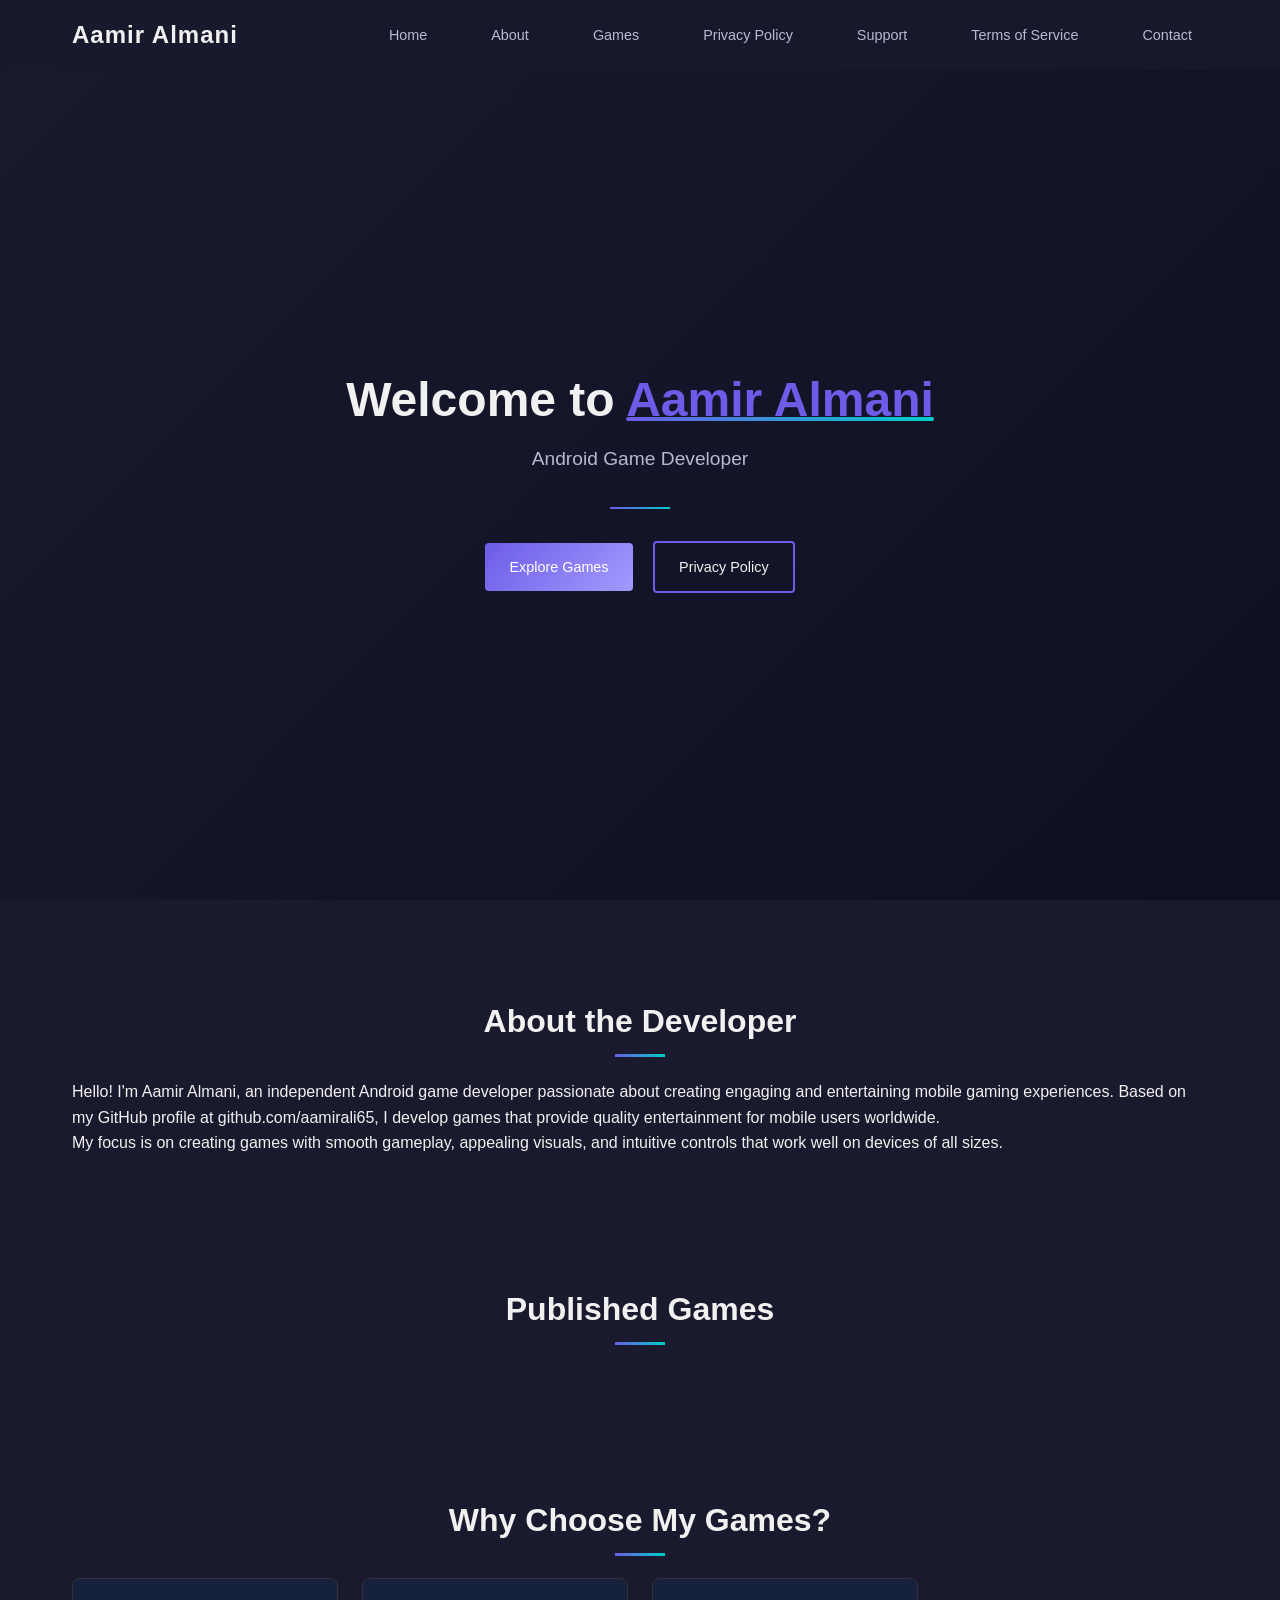
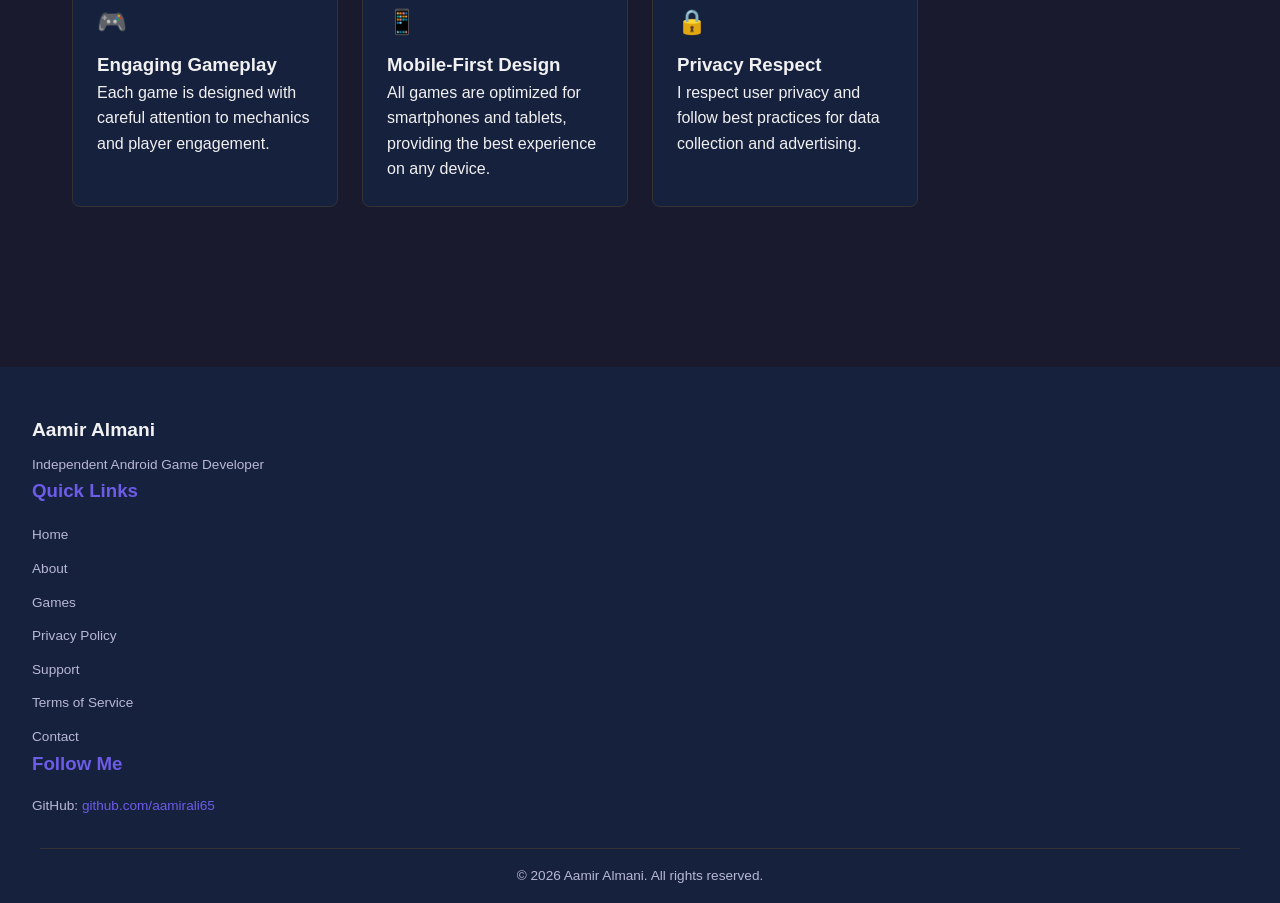
==== index.html @ ed79f445 "Initial commit: Game developer website with all pages, privacy policy, and AdMob configuration" ====
<!DOCTYPE html>
<html lang="en">
<head>
    <meta charset="UTF-8">
    <meta name="viewport" content="width=device-width, initial-scale=1.0">
    <title>Aamir Almani - Game Developer</title>
    <meta name="description" content="Game developer Aamir Almani - Privacy Policy and developer website">
    <meta name="viewport" content="width=device-width, initial-scale=1.0">
    <link rel="stylesheet" href="style.css">
</head>
<body>
    <header>
        <nav>
            <div class="logo">Aamir Almani</div>
            <ul class="nav-links">
                <li><a href="index.html">Home</a></li>
                <li><a href="about.html">About</a></li>
                <li><a href="games/">Games</a></li>
                <li><a href="privacy/">Privacy Policy</a></li>
                <li><a href="support/">Support</a></li>
                <li><a href="terms/">Terms of Service</a></li>
                <li><a href="contact.html">Contact</a></li>
            </ul>
        </nav>
    </header>

    <section class="hero">
        <div class="hero-content">
            <h1>Welcome to <span class="highlight">Aamir Almani</span></h1>
            <p class="subtitle">Android Game Developer</p>
            <div class="hero-divider"></div>
            <a href="games/" class="btn-primary">Explore Games</a>
            <a href="privacy/" class="btn-secondary">Privacy Policy</a>
        </div>
    </section>

    <main class="container">
        <section class="about-section">
            <h2>About the Developer</h2>
            <p>Hello! I'm Aamir Almani, an independent Android game developer passionate about creating engaging and entertaining mobile gaming experiences. Based on my GitHub profile at github.com/aamirali65, I develop games that provide quality entertainment for mobile users worldwide.</p>
            <p>My focus is on creating games with smooth gameplay, appealing visuals, and intuitive controls that work well on devices of all sizes.</p>
        </section>

        <section class="games-section">
            <h2>Published Games</h2>
            <div class="games-grid">
                <!-- Games will be populated here -->
            </div>
        </section>

        <section class="features-section">
            <h2>Why Choose My Games?</h2>
            <div class="features-grid">
                <div class="feature-item">
                    <span class="icon">🎮</span>
                    <h3>Engaging Gameplay</h3>
                    <p>Each game is designed with careful attention to mechanics and player engagement.</p>
                </div>
                <div class="feature-item">
                    <span class="icon">📱</span>
                    <h3>Mobile-First Design</h3>
                    <p>All games are optimized for smartphones and tablets, providing the best experience on any device.</p>
                </div>
                <div class="feature-item">
                    <span class="icon">🔒</span>
                    <h3>Privacy Respect</h3>
                    <p>I respect user privacy and follow best practices for data collection and advertising.</p>
                </div>
            </div>
        </section>
    </main>

    <footer>
        <div class.footer-content>
            <div class="footer-brand">
                <span>Aamir Almani</span>
                <p>Independent Android Game Developer</p>
            </div>
            <div class="footer-links">
                <h3>Quick Links</h3>
                <ul>
                    <li><a href="index.html">Home</a></li>
                    <li><a href="about.html">About</a></li>
                    <li><a href="games/">Games</a></li>
                    <li><a href="privacy/">Privacy Policy</a></li>
                    <li><a href="support/">Support</a></li>
                    <li><a href="terms/">Terms of Service</a></li>
                    <li><a href="contact.html">Contact</a></li>
                </ul>
            </div>
            <div class="footer-social">
                <h3>Follow Me</h3>
                <p>GitHub: <a href="https://github.com/aamirali65" target="_blank">github.com/aamirali65</a></p>
            </div>
            <div class="footer-bottom">
                <p>&copy; 2026 Aamir Almani. All rights reserved.</p>
            </div>
        </div>
    </footer>

    <script src="script.js"></script>
</body>
</html>
---- style.css ----
/*!
 * Aamir Almani - Game Developer Website
 * Modern, clean, responsive design - no frameworks, no dependencies
 */

/* CSS Variables */
:root {
    --primary-color: #6c5ce7;
    --secondary-color: #00cec9;
    --background-dark: #1a1a2e;
    --background-card: #16213e;
    --text-color: #f1f1f1;
    --text-muted: #b8b8d4;
    --border-color: #333;
    --transition-speed: 0.3s;
}

/* Reset */
* {
    box-sizing: border-box;
    margin: 0;
    padding: 0;
}

html {
    scroll-behavior: smooth;
}

body {
    font-family: 'Segoe UI', Tahoma, Geneva, Verdana, sans-serif;
    line-height: 1.6;
    color: var(--text-color);
    background-color: var(--background-dark);
}

/* Remove default list styles */
ul {
    list-style: none;
}

/* Links */
a {
    text-decoration: none;
    color: var(--primary-color);
    transition: var(--transition-speed);
}

a:hover {
    color: var(--secondary-color);
}

/* Header */
header {
    position: fixed;
    width: 100%;
    top: 0;
    z-index: 100;
    background: rgba(26, 26, 46, 0.8);
    backdrop-filter: blur(10px);
}

nav {
    max-width: 1200px;
    margin: 0 auto;
    padding: 1rem 2rem;
    display: flex;
    justify-content: space-between;
    align-items: center;
}

.logo {
    font-size: 1.5rem;
    font-weight: bold;
    color: var(--text-color);
    letter-spacing: 1px;
}

.nav-links {
    display: flex;
    gap: 2rem;
}

.nav-links a {
    color: var(--text-muted);
    font-size: 0.9rem;
    padding: 0.5rem 1rem;
    border-radius: 4px;
    transition: var(--transition-speed);
}

.nav-links a:hover {
    color: var(--primary-color);
    background-color: var(--background-card);
}

/* Hero Section */
.hero {
    min-height: 100vh;
    display: flex;
    align-items: center;
    justify-content: center;
    text-align: center;
    padding: 8rem 2rem 4rem;
    background: linear-gradient(135deg, var(--background-dark) 0%, #0f0f23 100%);
}

.hero-content h1 {
    font-size: 3rem;
    margin-bottom: 1rem;
    line-height: 1.2;
}

.hero-content h1 .highlight {
    color: var(--primary-color);
    position: relative;
}

.hero-content h1 .highlight::after {
    content: '';
    position: absolute;
    bottom: 0.1em;
    left: 0;
    width: 100%;
    height: 4px;
    background: linear-gradient(90deg, var(--primary-color), var(--secondary-color));
    border-radius: 2px;
}

.hero-content .subtitle {
    font-size: 1.2rem;
    color: var(--text-muted);
    margin-bottom: 2rem;
}

.hero-divider {
    width: 60px;
    height: 2px;
    background: linear-gradient(90deg, var(--primary-color), var(--secondary-color));
    margin: 2rem auto;
}

.btn-primary, .btn-secondary {
    display: inline-block;
    padding: 0.8rem 1.5rem;
    border-radius: 4px;
    font-size: 0.9rem;
    font-weight: 500;
    transition: var(--transition-speed);
    cursor: pointer;
}

.btn-primary {
    background: linear-gradient(135deg, var(--primary-color), #a29bfe);
    color: white;
    border: none;
}

.btn-primary:hover {
    transform: translateY(-2px);
    box-shadow: 0 5px 15px rgba(108, 92, 231, 0.4);
}

.btn-secondary {
    background: transparent;
    color: var(--text-color);
    border: 2px solid var(--primary-color);
    margin-left: 1rem;
}

.btn-secondary:hover {
    background: var(--primary-color);
    color: white;
}

/* Container */
.container {
    max-width: 1200px;
    margin: 0 auto;
    padding: 2rem;
}

/* Sections */
section {
    padding: 4rem 0;
}

section h2 {
    font-size: 2rem;
    margin-bottom: 2rem;
    color: var(--text-color);
    text-align: center;
    position: relative;
}

section h2::after {
    content: '';
    position: absolute;
    bottom: -10px;
    left: 50%;
    transform: translateX(-50%);
    width: 50px;
    height: 3px;
    background: linear-gradient(90deg, var(--primary-color), var(--secondary-color));
}

/* Games Grid */
.games-grid {
    display: grid;
    grid-template-columns: repeat(auto-fill, minmax(300px, 1fr));
    gap: 2rem;
    margin-top: 2rem;
}

.game-card {
    background: var(--background-card);
    border-radius: 8px;
    padding: 1.5rem;
    transition: var(--transition-speed);
    border: 1px solid var(--border-color);
}

.game-card:hover {
    transform: translateY(-5px);
    box-shadow: 0 10px 20px rgba(0, 0, 0, 0.3);
    border-color: var(--primary-color);
}

.game-card h3 {
    margin-bottom: 0.5rem;
    color: var(--primary-color);
}

.game-card p {
    color: var(--text-muted);
    font-size: 0.9rem;
    margin-bottom: 1rem;
}

.game-card .play-store {
    display: inline-block;
    margin-top: 0.5rem;
    color: var(--secondary-color);
    font-size: 0.8rem;
}

/* Features Grid */
.features-grid {
    display: grid;
    grid-template-columns: repeat(auto-fill, minmax(250px, 1fr));
    gap: 1.5rem;
    margin-top: 2rem;
}

.feature-item {
    padding: 1.5rem;
    background: var(--background-card);
    border-radius: 8px;
    border: 1px solid var(--border-color);
    transition: var(--transition-speed);
}

.feature-item:hover {
    border-color: var(--primary-color);
}

.feature-item .icon {
    font-size: 1.5rem;
    margin-bottom: 0.5rem;
    display: block;
}

/* About Section */
.about-image {
    text-align: center;
    margin: 2rem 0;
}

.about-image p {
    color: var(--secondary-color);
    font-size: 0.9rem;
    margin-top: 0.5rem;
}

/* Support Section */
.support-options {
    display: grid;
    grid-template-columns: repeat(auto-fill, minmax(280px, 1fr));
    gap: 2rem;
    margin-top: 2rem;
}

.support-option {
    padding: 1.5rem;
    background: var(--background-card);
    border-radius: 8px;
    border: 1px solid var(--border-color);
    transition: var(--transition-speed);
}

.support-option:hover {
    border-color: var(--primary-color);
}

.support-option h3 {
    margin-bottom: 1rem;
    color: var(--primary-color);
}

.support-option p {
    color: var(--text-muted);
    margin-bottom: 1rem;
    font-size: 0.9rem;
}

.contact-form .form-group {
    margin-bottom: 1rem;
}

.contact-form label {
    display: block;
    margin-bottom: 0.5rem;
    color: var(--text-color);
}

.contact-form input,
.contact-form textarea {
    width: 100%;
    padding: 0.8rem;
    background: var(--background-card);
    border: 1px solid var(--border-color);
    border-radius: 4px;
    color: var(--text-color);
    font-size: 0.9rem;
    resize: vertical;
}

.contact-form input:focus,
.contact-form textarea:focus {
    outline: none;
    border-color: var(--primary-color);
}

.contact-form button {
    width: 100%;
    padding: 0.8rem;
    background: linear-gradient(135deg, var(--primary-color), #a29bfe);
    color: white;
    border: none;
    border-radius: 4px;
    font-size: 0.9rem;
    cursor: pointer;
    margin-top: 0.5rem;
}

.contact-form button:hover {
    box-shadow: 0 5px 15px rgba(108, 92, 231, 0.4);
}

/* Game Detail Section */
.game-detail {
    display: grid;
    grid-template-columns: 1fr 1fr;
    gap: 3rem;
    align-items: center;
}

@media (max-width: 768px) {
    .game-detail {
        grid-template-columns: 1fr;
    }
}

.game-header h1 {
    font-size: 2.5rem;
    margin-bottom: 0.5rem;
}

.game-info {
    display: flex;
    flex-direction: column;
    gap: 1.5rem;
}

.game-description {
    flex: 1;
}

.game-description h3 {
    color: var(--primary-color);
    margin-bottom: 1rem;
}

.game-description ul {
    margin-bottom: 1rem;
    padding-left: 1.5rem;
}

.game-description li {
    margin-bottom: 0.5rem;
    color: var(--text-muted);
}

.play-store-link {
    margin-top: 1rem;
    text-align: center;
}

.play-button {
    display: inline-block;
    padding: 0.8rem 1.5rem;
    background: linear-gradient(135deg, var(--primary-color), #a29bfe);
    color: white;
    border-radius: 4px;
    font-weight: 500;
    transition: var(--transition-speed);
}

.play-button:hover {
    transform: translateY(-2px);
    box-shadow: 0 5px 15px rgba(108, 92, 231, 0.4);
}

.game-sidebar {
    display: flex;
    flex-direction: column;
    gap: 1rem;
}

.game-sidebar h3 {
    color: var(--primary-color);
    margin-bottom: 0.5rem;
}

.game-sidebar a {
    color: var(--secondary-color);
    font-size: 0.85rem;
    text-decoration: underline;
}

/* Footer */
footer {
    background: var(--background-card);
    padding: 3rem 2rem 1rem;
    margin-top: 4rem;
}

.footer-content {
    max-width: 1200px;
    margin: 0 auto;
    padding: 0 2rem;
    display: grid;
    grid-template-columns: 2fr 1fr 1fr 1fr;
    gap: 3rem;
}

@media (max-width: 768px) {
    .footer-content {
        grid-template-columns: 1fr;
        gap: 2rem;
    }
}

.footer-brand span {
    font-size: 1.2rem;
    font-weight: bold;
    display: block;
    margin-bottom: 0.5rem;
}

.footer-brand p {
    color: var(--text-muted);
    font-size: 0.85rem;
}

.footer-links h3,
.footer-social h3 {
    margin-bottom: 1rem;
    color: var(--primary-color);
}

.footer-links ul {
    display: flex;
    flex-direction: column;
    gap: 0.5rem;
}

.footer-links a {
    color: var(--text-muted);
    font-size: 0.85rem;
    transition: var(--transition-speed);
}

.footer-links a:hover {
    color: var(--primary-color);
}

.footer-social p {
    color: var(--text-muted);
    font-size: 0.85rem;
    margin-bottom: 1rem;
}

.footer-bottom {
    max-width: 1200px;
    margin: 2rem auto 0;
    padding-top: 1rem;
    border-top: 1px solid var(--border-color);
    text-align: center;
    color: var(--text-muted);
    font-size: 0.85rem;
}

/* Privacy Policy Specific */
.privacy-content {
    max-width: 1000px;
    margin: 0 auto;
    padding: 2rem;
    line-height: 1.8;
}

.privacy-content h1 {
    font-size: 2rem;
    margin-bottom: 1.5rem;
    color: var(--text-color);
    text-align: center;
}

.privacy-content h2 {
    font-size: 1.5rem;
    margin: 2rem 0 1rem;
    color: var(--primary-color);
    border-bottom: 1px solid var(--border-color);
    padding-bottom: 0.5rem;
}

.privacy-content h3 {
    font-size: 1.2rem;
    margin: 1.5rem 0 0.5rem;
    color: var(--text-color);
}

.privacy-content p {
    margin-bottom: 1rem;
    color: var(--text-muted);
}

.privacy-content ul {
    margin-bottom: 1rem;
    padding-left: 2rem;
}

.privacy-content li {
    margin-bottom: 0.5rem;
}

.privacy-content a {
    color: var(--primary-color);
    text-decoration: underline;
}

.privacy-content a:hover {
    color: var(--secondary-color);
}

/* Support Page Specific */
.faq-items {
    margin-top: 1rem;
}

.faq-item {
    margin-bottom: 1rem;
    padding-bottom: 1rem;
    border-bottom: 1px solid var(--border-color);
}

.faq-question {
    font-weight: 500;
    color: var(--primary-color);
    margin-bottom: 0.5rem;
    cursor: pointer;
}

.faq-question:hover {
    color: var(--secondary-color);
}

.faq-answer {
    color: var(--text-muted);
    font-size: 0.9rem;
}

/* Game Pages */
.game-page {
    background: var(--background-card);
    min-height: 100vh;
    display: flex;
    flex-direction: column;
    align-items: center;
    justify-content: center;
    padding: 2rem;
    text-align: center;
}

.game-page h1 {
    font-size: 3rem;
    margin-bottom: 1rem;
    background: linear-gradient(135deg, var(--primary-color), var(--secondary-color));
    -webkit-background-clip: text;
    -webkit-text-fill-color: transparent;
    background-clip: text;
}

/* app-ads.txt */
.app-ads-txt {
    max-width: 800px;
    margin: 2rem auto;
    padding: 1rem;
    background: var(--background-card);
    border: 1px solid var(--border-color);
    border-radius: 4px;
    text-align: left;
    font-family: monospace;
    white-space: pre-wrap;
    color: #fff;
}

/* Responsive */
@media (max-width: 768px) {
    .nav-links {
        display: none;
    }
    
    .hero-content h1 {
        font-size: 2rem;
    }
    
    .games-grid {
        grid-template-columns: 1fr;
    }
    
    .features-grid {
        grid-template-columns: 1fr;
    }
    
    .game-detail {
        grid-template-columns: 1fr;
    }
    
    .footer-content {
        grid-template-columns: 1fr;
    }
    
    .privacy-content {
        padding: 1rem;
    }
}
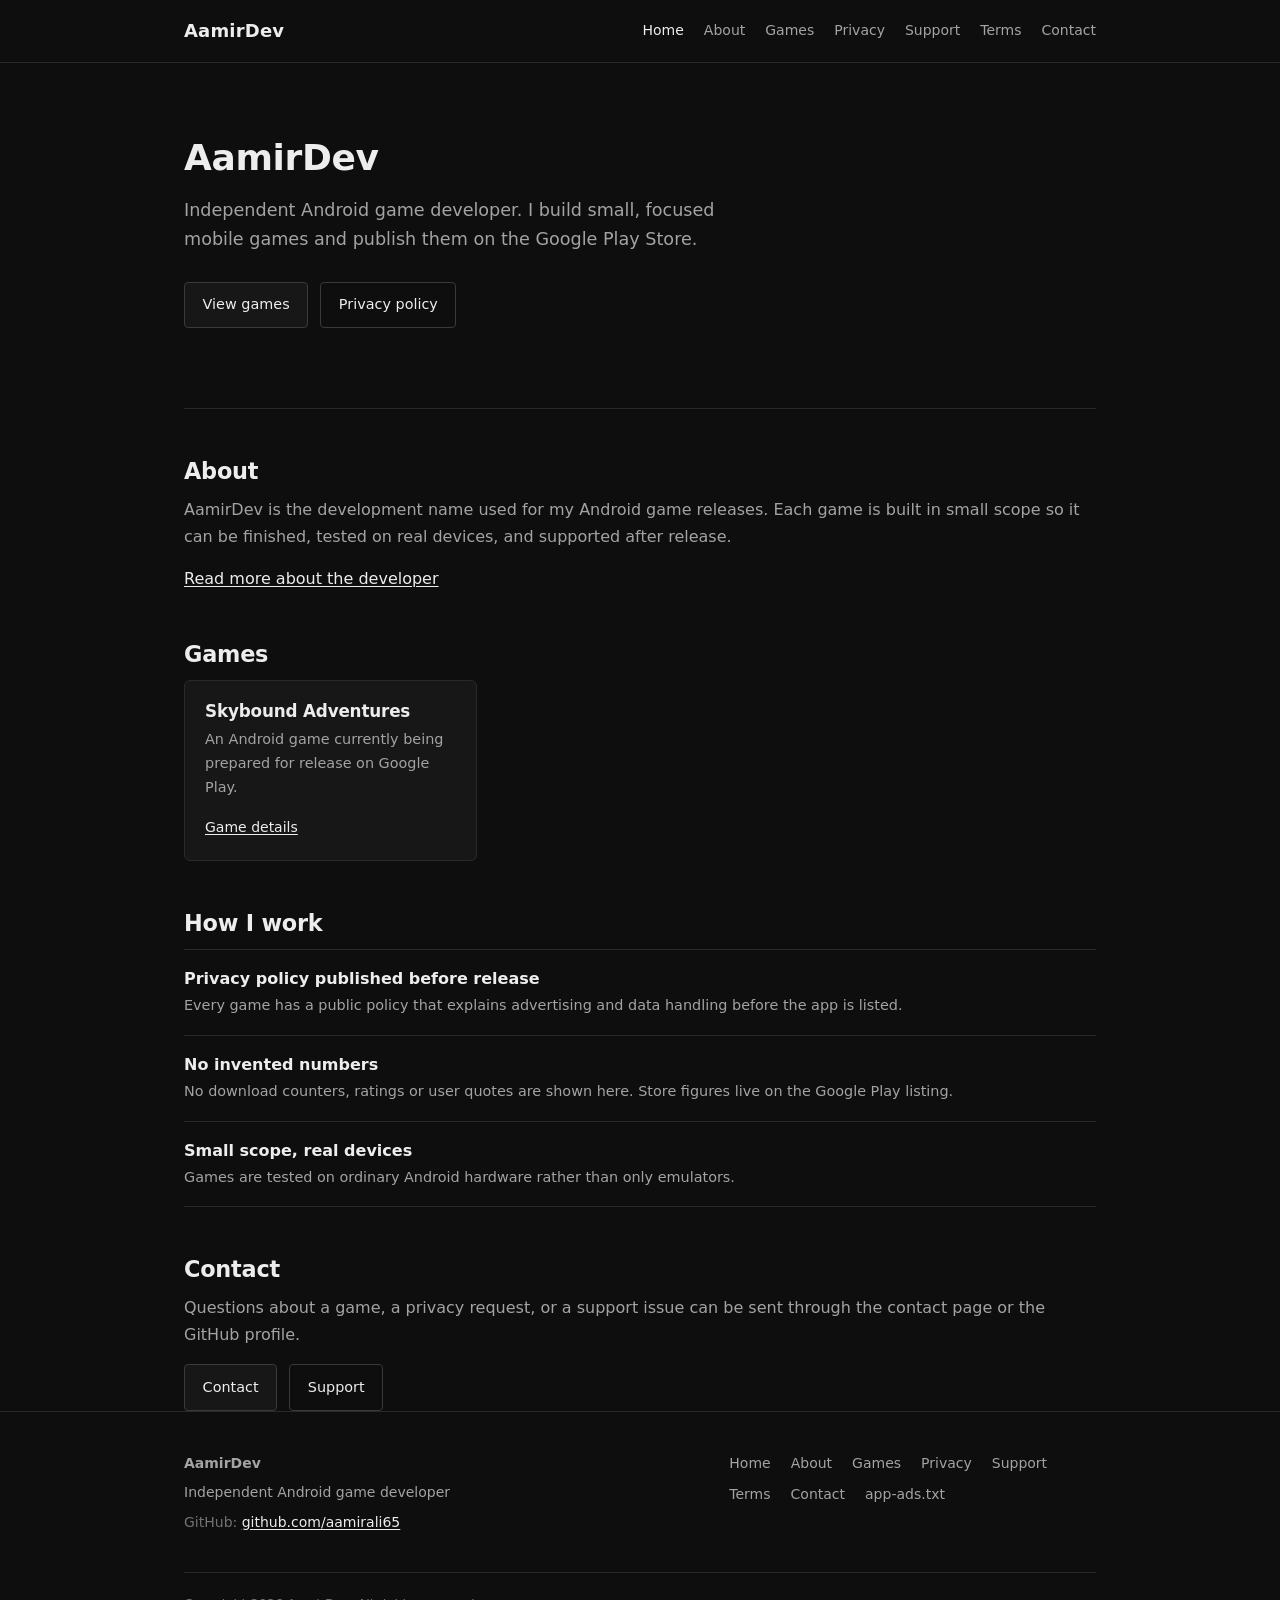
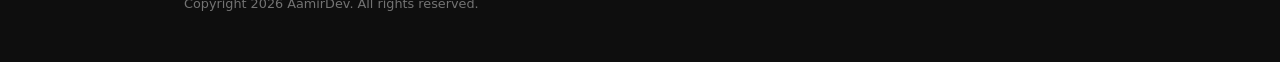
==== commit 9ba1e97d: "Rebuild website as AamirDev with neutral design, full privacy and terms pages, SVG favicon and docum" ====
--- a/index.html
+++ b/index.html
@@ -1,103 +1,109 @@
 <!DOCTYPE html>
 <html lang="en">
 <head>
-    <meta charset="UTF-8">
-    <meta name="viewport" content="width=device-width, initial-scale=1.0">
-    <title>Aamir Almani - Game Developer</title>
-    <meta name="description" content="Game developer Aamir Almani - Privacy Policy and developer website">
-    <meta name="viewport" content="width=device-width, initial-scale=1.0">
-    <link rel="stylesheet" href="style.css">
+<meta charset="utf-8">
+<meta name="viewport" content="width=device-width, initial-scale=1">
+<title>AamirDev - Android game developer</title>
+<meta name="description" content="AamirDev is an independent Android game developer. Games, privacy policy, support and contact details.">
+<link rel="icon" href="favicon.svg" type="image/svg+xml">
+<link rel="stylesheet" href="style.css">
 </head>
 <body>
-    <header>
-        <nav>
-            <div class="logo">Aamir Almani</div>
-            <ul class="nav-links">
-                <li><a href="index.html">Home</a></li>
-                <li><a href="about.html">About</a></li>
-                <li><a href="games/">Games</a></li>
-                <li><a href="privacy/">Privacy Policy</a></li>
-                <li><a href="support/">Support</a></li>
-                <li><a href="terms/">Terms of Service</a></li>
-                <li><a href="contact.html">Contact</a></li>
-            </ul>
-        </nav>
-    </header>
 
-    <section class="hero">
-        <div class="hero-content">
-            <h1>Welcome to <span class="highlight">Aamir Almani</span></h1>
-            <p class="subtitle">Android Game Developer</p>
-            <div class="hero-divider"></div>
-            <a href="games/" class="btn-primary">Explore Games</a>
-            <a href="privacy/" class="btn-secondary">Privacy Policy</a>
-        </div>
-    </section>
+<header class="site-header">
+  <div class="header-inner">
+    <a class="brand" href="index.html">AamirDev</a>
+    <nav class="nav" aria-label="Main">
+      <a href="index.html" aria-current="page">Home</a>
+      <a href="about.html">About</a>
+      <a href="games/">Games</a>
+      <a href="privacy/">Privacy</a>
+      <a href="support/">Support</a>
+      <a href="terms/">Terms</a>
+      <a href="contact.html">Contact</a>
+    </nav>
+  </div>
+</header>
 
-    <main class="container">
-        <section class="about-section">
-            <h2>About the Developer</h2>
-            <p>Hello! I'm Aamir Almani, an independent Android game developer passionate about creating engaging and entertaining mobile gaming experiences. Based on my GitHub profile at github.com/aamirali65, I develop games that provide quality entertainment for mobile users worldwide.</p>
-            <p>My focus is on creating games with smooth gameplay, appealing visuals, and intuitive controls that work well on devices of all sizes.</p>
-        </section>
+<main class="wrap">
+  <section class="hero">
+    <h1>AamirDev</h1>
+    <p class="lead">Independent Android game developer. I build small, focused mobile games and publish them on the Google Play Store.</p>
+    <div class="actions">
+      <a class="btn" href="games/">View games</a>
+      <a class="btn btn-secondary" href="privacy/">Privacy policy</a>
+    </div>
+  </section>
 
-        <section class="games-section">
-            <h2>Published Games</h2>
-            <div class="games-grid">
-                <!-- Games will be populated here -->
-            </div>
-        </section>
+  <hr class="rule">
 
-        <section class="features-section">
-            <h2>Why Choose My Games?</h2>
-            <div class="features-grid">
-                <div class="feature-item">
-                    <span class="icon">🎮</span>
-                    <h3>Engaging Gameplay</h3>
-                    <p>Each game is designed with careful attention to mechanics and player engagement.</p>
-                </div>
-                <div class="feature-item">
-                    <span class="icon">📱</span>
-                    <h3>Mobile-First Design</h3>
-                    <p>All games are optimized for smartphones and tablets, providing the best experience on any device.</p>
-                </div>
-                <div class="feature-item">
-                    <span class="icon">🔒</span>
-                    <h3>Privacy Respect</h3>
-                    <p>I respect user privacy and follow best practices for data collection and advertising.</p>
-                </div>
-            </div>
-        </section>
-    </main>
+  <section>
+    <h2>About</h2>
+    <p>AamirDev is the development name used for my Android game releases. Each game is built in small scope so it can be finished, tested on real devices, and supported after release.</p>
+    <p><a href="about.html">Read more about the developer</a></p>
+  </section>
 
-    <footer>
-        <div class.footer-content>
-            <div class="footer-brand">
-                <span>Aamir Almani</span>
-                <p>Independent Android Game Developer</p>
-            </div>
-            <div class="footer-links">
-                <h3>Quick Links</h3>
-                <ul>
-                    <li><a href="index.html">Home</a></li>
-                    <li><a href="about.html">About</a></li>
-                    <li><a href="games/">Games</a></li>
-                    <li><a href="privacy/">Privacy Policy</a></li>
-                    <li><a href="support/">Support</a></li>
-                    <li><a href="terms/">Terms of Service</a></li>
-                    <li><a href="contact.html">Contact</a></li>
-                </ul>
-            </div>
-            <div class="footer-social">
-                <h3>Follow Me</h3>
-                <p>GitHub: <a href="https://github.com/aamirali65" target="_blank">github.com/aamirali65</a></p>
-            </div>
-            <div class="footer-bottom">
-                <p>&copy; 2026 Aamir Almani. All rights reserved.</p>
-            </div>
-        </div>
-    </footer>
+  <section>
+    <h2>Games</h2>
+    <div class="card-grid">
+      <div class="card">
+        <h3>Skybound Adventures</h3>
+        <p>An Android game currently being prepared for release on Google Play.</p>
+        <a href="games/skybound-adventures.html">Game details</a>
+      </div>
+    </div>
+  </section>
 
-    <script src="script.js"></script>
+  <section>
+    <h2>How I work</h2>
+    <ul class="items">
+      <li>
+        <strong>Privacy policy published before release</strong>
+        <span>Every game has a public policy that explains advertising and data handling before the app is listed.</span>
+      </li>
+      <li>
+        <strong>No invented numbers</strong>
+        <span>No download counters, ratings or user quotes are shown here. Store figures live on the Google Play listing.</span>
+      </li>
+      <li>
+        <strong>Small scope, real devices</strong>
+        <span>Games are tested on ordinary Android hardware rather than only emulators.</span>
+      </li>
+    </ul>
+  </section>
+
+  <section>
+    <h2>Contact</h2>
+    <p>Questions about a game, a privacy request, or a support issue can be sent through the contact page or the GitHub profile.</p>
+    <div class="actions">
+      <a class="btn" href="contact.html">Contact</a>
+      <a class="btn btn-secondary" href="support/">Support</a>
+    </div>
+  </section>
+</main>
+
+<footer class="site-footer">
+  <div class="wrap">
+    <div class="footer-grid">
+      <div>
+        <p><strong>AamirDev</strong></p>
+        <p>Independent Android game developer</p>
+        <p class="note">GitHub: <a href="https://github.com/aamirali65">github.com/aamirali65</a></p>
+      </div>
+      <div class="footer-links">
+        <a href="index.html">Home</a>
+        <a href="about.html">About</a>
+        <a href="games/">Games</a>
+        <a href="privacy/">Privacy</a>
+        <a href="support/">Support</a>
+        <a href="terms/">Terms</a>
+        <a href="contact.html">Contact</a>
+        <a href="app-ads.txt">app-ads.txt</a>
+      </div>
+    </div>
+    <p class="footer-bottom">Copyright 2026 AamirDev. All rights reserved.</p>
+  </div>
+</footer>
+
 </body>
-</html>+</html>
--- a/style.css
+++ b/style.css
@@ -1,656 +1,298 @@
 /*!
- * Aamir Almani - Game Developer Website
- * Modern, clean, responsive design - no frameworks, no dependencies
+ * AamirDev - Android game developer site
+ * Neutral dark theme with solid colours only.
  */
 
-/* CSS Variables */
 :root {
-    --primary-color: #6c5ce7;
-    --secondary-color: #00cec9;
-    --background-dark: #1a1a2e;
-    --background-card: #16213e;
-    --text-color: #f1f1f1;
-    --text-muted: #b8b8d4;
-    --border-color: #333;
-    --transition-speed: 0.3s;
-}
-
-/* Reset */
+    --bg: #0e0e0e;
+    --bg-raised: #171717;
+    --bg-hover: #202020;
+    --line: #2a2a2a;
+    --text: #ededed;
+    --text-dim: #a3a3a3;
+    --text-faint: #737373;
+}
+
 * {
-    box-sizing: border-box;
     margin: 0;
     padding: 0;
-}
-
-html {
-    scroll-behavior: smooth;
+    box-sizing: border-box;
 }
 
 body {
-    font-family: 'Segoe UI', Tahoma, Geneva, Verdana, sans-serif;
-    line-height: 1.6;
-    color: var(--text-color);
-    background-color: var(--background-dark);
-}
-
-/* Remove default list styles */
-ul {
-    list-style: none;
-}
-
-/* Links */
+    font-family: system-ui, -apple-system, "Segoe UI", Roboto, Helvetica, Arial, sans-serif;
+    font-size: 16px;
+    line-height: 1.65;
+    color: var(--text);
+    background: var(--bg);
+    -webkit-font-smoothing: antialiased;
+}
+
 a {
-    text-decoration: none;
-    color: var(--primary-color);
-    transition: var(--transition-speed);
+    color: var(--text);
+    text-decoration: underline;
+    text-underline-offset: 2px;
 }
 
 a:hover {
-    color: var(--secondary-color);
-}
+    color: #ffffff;
+}
+
+h1, h2, h3 {
+    font-weight: 600;
+    line-height: 1.25;
+    letter-spacing: -0.01em;
+}
+
+h1 { font-size: 2rem; margin-bottom: 1rem; }
+h2 { font-size: 1.4rem; margin-bottom: 0.75rem; }
+h3 { font-size: 1.05rem; margin-bottom: 0.5rem; }
+
+p { margin-bottom: 1rem; color: var(--text-dim); }
+p.lead { font-size: 1.1rem; color: var(--text-dim); }
+.note { font-size: 0.875rem; color: var(--text-faint); }
+
+ul, ol { margin: 0 0 1rem 1.25rem; color: var(--text-dim); }
+li { margin-bottom: 0.4rem; }
 
 /* Header */
-header {
-    position: fixed;
-    width: 100%;
+.site-header {
+    position: sticky;
     top: 0;
-    z-index: 100;
-    background: rgba(26, 26, 46, 0.8);
-    backdrop-filter: blur(10px);
-}
-
-nav {
-    max-width: 1200px;
+    background: var(--bg);
+    border-bottom: 1px solid var(--line);
+    z-index: 10;
+}
+
+.header-inner {
+    max-width: 960px;
     margin: 0 auto;
-    padding: 1rem 2rem;
-    display: flex;
+    padding: 1rem 1.5rem;
+    display: flex;
+    flex-wrap: wrap;
+    align-items: center;
     justify-content: space-between;
-    align-items: center;
-}
-
-.logo {
-    font-size: 1.5rem;
-    font-weight: bold;
-    color: var(--text-color);
-    letter-spacing: 1px;
-}
-
-.nav-links {
-    display: flex;
-    gap: 2rem;
-}
-
-.nav-links a {
-    color: var(--text-muted);
-    font-size: 0.9rem;
-    padding: 0.5rem 1rem;
+    gap: 0.75rem;
+}
+
+.brand {
+    font-size: 1.125rem;
+    font-weight: 700;
+    color: var(--text);
+    text-decoration: none;
+    letter-spacing: 0.01em;
+}
+
+.nav {
+    display: flex;
+    flex-wrap: wrap;
+    gap: 1.25rem;
+}
+
+.nav a {
+    font-size: 0.875rem;
+    color: var(--text-dim);
+    text-decoration: none;
+}
+
+.nav a:hover,
+.nav a[aria-current="page"] {
+    color: var(--text);
+}
+
+/* Layout */
+.wrap {
+    max-width: 960px;
+    margin: 0 auto;
+    padding: 0 1.5rem;
+}
+
+main {
+    padding: 3.5rem 0 4rem;
+}
+
+section + section {
+    margin-top: 3rem;
+}
+
+.rule {
+    height: 1px;
+    background: var(--line);
+    border: 0;
+    margin: 3rem 0;
+}
+
+/* Hero */
+.hero {
+    padding: 4.5rem 0 2rem;
+}
+
+.hero h1 {
+    font-size: 2.25rem;
+}
+
+.hero .lead {
+    max-width: 34rem;
+    margin-bottom: 1.75rem;
+}
+
+/* Buttons: plain rectangles */
+.actions {
+    display: flex;
+    flex-wrap: wrap;
+    gap: 0.75rem;
+}
+
+.btn {
+    display: inline-block;
+    padding: 0.65rem 1.1rem;
+    border: 1px solid #3a3a3a;
     border-radius: 4px;
-    transition: var(--transition-speed);
-}
-
-.nav-links a:hover {
-    color: var(--primary-color);
-    background-color: var(--background-card);
-}
-
-/* Hero Section */
-.hero {
-    min-height: 100vh;
-    display: flex;
-    align-items: center;
-    justify-content: center;
-    text-align: center;
-    padding: 8rem 2rem 4rem;
-    background: linear-gradient(135deg, var(--background-dark) 0%, #0f0f23 100%);
-}
-
-.hero-content h1 {
-    font-size: 3rem;
-    margin-bottom: 1rem;
-    line-height: 1.2;
-}
-
-.hero-content h1 .highlight {
-    color: var(--primary-color);
-    position: relative;
-}
-
-.hero-content h1 .highlight::after {
-    content: '';
-    position: absolute;
-    bottom: 0.1em;
-    left: 0;
-    width: 100%;
-    height: 4px;
-    background: linear-gradient(90deg, var(--primary-color), var(--secondary-color));
-    border-radius: 2px;
-}
-
-.hero-content .subtitle {
-    font-size: 1.2rem;
-    color: var(--text-muted);
-    margin-bottom: 2rem;
-}
-
-.hero-divider {
-    width: 60px;
-    height: 2px;
-    background: linear-gradient(90deg, var(--primary-color), var(--secondary-color));
-    margin: 2rem auto;
-}
-
-.btn-primary, .btn-secondary {
-    display: inline-block;
-    padding: 0.8rem 1.5rem;
-    border-radius: 4px;
+    background: var(--bg-raised);
+    color: var(--text);
     font-size: 0.9rem;
     font-weight: 500;
-    transition: var(--transition-speed);
+    text-decoration: none;
     cursor: pointer;
 }
 
-.btn-primary {
-    background: linear-gradient(135deg, var(--primary-color), #a29bfe);
-    color: white;
-    border: none;
-}
-
-.btn-primary:hover {
-    transform: translateY(-2px);
-    box-shadow: 0 5px 15px rgba(108, 92, 231, 0.4);
+.btn:hover {
+    background: var(--bg-hover);
+    border-color: #4a4a4a;
+    color: #ffffff;
 }
 
 .btn-secondary {
     background: transparent;
-    color: var(--text-color);
-    border: 2px solid var(--primary-color);
-    margin-left: 1rem;
-}
-
-.btn-secondary:hover {
-    background: var(--primary-color);
-    color: white;
-}
-
-/* Container */
-.container {
-    max-width: 1200px;
-    margin: 0 auto;
-    padding: 2rem;
-}
-
-/* Sections */
-section {
-    padding: 4rem 0;
-}
-
-section h2 {
-    font-size: 2rem;
+}
+
+/* Cards */
+.card-grid {
+    display: grid;
+    grid-template-columns: repeat(auto-fill, minmax(260px, 1fr));
+    gap: 1rem;
+}
+
+.card {
+    border: 1px solid var(--line);
+    border-radius: 6px;
+    background: var(--bg-raised);
+    padding: 1.25rem;
+}
+
+.card h3 {
+    margin-bottom: 0.35rem;
+}
+
+.card p {
+    font-size: 0.9rem;
+    margin-bottom: 0.9rem;
+}
+
+.card a {
+    font-size: 0.875rem;
+}
+
+/* Plain item list */
+.items {
+    list-style: none;
+    margin: 0;
+    border-top: 1px solid var(--line);
+}
+
+.items li {
+    margin: 0;
+    padding: 1rem 0;
+    border-bottom: 1px solid var(--line);
+}
+
+.items strong {
+    display: block;
+    color: var(--text);
+    font-weight: 600;
+}
+
+.items span {
+    font-size: 0.9rem;
+}
+
+/* Game page */
+.meta {
+    font-size: 0.875rem;
+    color: var(--text-faint);
+    margin-bottom: 1.5rem;
+}
+
+/* Legal pages */
+.legal {
+    max-width: 44rem;
+}
+
+.legal h1 {
+    font-size: 1.75rem;
+}
+
+.legal h2 {
+    font-size: 1.15rem;
+    margin-top: 2rem;
+}
+
+.legal p,
+.legal li {
+    font-size: 0.95rem;
+}
+
+.updated {
+    font-size: 0.85rem;
+    color: var(--text-faint);
     margin-bottom: 2rem;
-    color: var(--text-color);
-    text-align: center;
-    position: relative;
-}
-
-section h2::after {
-    content: '';
-    position: absolute;
-    bottom: -10px;
-    left: 50%;
-    transform: translateX(-50%);
-    width: 50px;
-    height: 3px;
-    background: linear-gradient(90deg, var(--primary-color), var(--secondary-color));
-}
-
-/* Games Grid */
-.games-grid {
+}
+
+/* Footer */
+.site-footer {
+    border-top: 1px solid var(--line);
+    padding: 2.5rem 0 2rem;
+    background: var(--bg);
+}
+
+.footer-grid {
     display: grid;
-    grid-template-columns: repeat(auto-fill, minmax(300px, 1fr));
+    grid-template-columns: 1.4fr 1fr;
     gap: 2rem;
+    align-items: start;
+}
+
+.footer-grid p {
+    font-size: 0.875rem;
+    margin-bottom: 0.4rem;
+}
+
+.footer-links {
+    display: flex;
+    flex-wrap: wrap;
+    gap: 0.5rem 1.25rem;
+    font-size: 0.875rem;
+}
+
+.footer-links a {
+    color: var(--text-dim);
+    text-decoration: none;
+}
+
+.footer-links a:hover {
+    color: var(--text);
+}
+
+.footer-bottom {
     margin-top: 2rem;
-}
-
-.game-card {
-    background: var(--background-card);
-    border-radius: 8px;
-    padding: 1.5rem;
-    transition: var(--transition-speed);
-    border: 1px solid var(--border-color);
-}
-
-.game-card:hover {
-    transform: translateY(-5px);
-    box-shadow: 0 10px 20px rgba(0, 0, 0, 0.3);
-    border-color: var(--primary-color);
-}
-
-.game-card h3 {
-    margin-bottom: 0.5rem;
-    color: var(--primary-color);
-}
-
-.game-card p {
-    color: var(--text-muted);
-    font-size: 0.9rem;
-    margin-bottom: 1rem;
-}
-
-.game-card .play-store {
-    display: inline-block;
-    margin-top: 0.5rem;
-    color: var(--secondary-color);
+    padding-top: 1.25rem;
+    border-top: 1px solid var(--line);
     font-size: 0.8rem;
-}
-
-/* Features Grid */
-.features-grid {
-    display: grid;
-    grid-template-columns: repeat(auto-fill, minmax(250px, 1fr));
-    gap: 1.5rem;
-    margin-top: 2rem;
-}
-
-.feature-item {
-    padding: 1.5rem;
-    background: var(--background-card);
-    border-radius: 8px;
-    border: 1px solid var(--border-color);
-    transition: var(--transition-speed);
-}
-
-.feature-item:hover {
-    border-color: var(--primary-color);
-}
-
-.feature-item .icon {
-    font-size: 1.5rem;
-    margin-bottom: 0.5rem;
-    display: block;
-}
-
-/* About Section */
-.about-image {
-    text-align: center;
-    margin: 2rem 0;
-}
-
-.about-image p {
-    color: var(--secondary-color);
-    font-size: 0.9rem;
-    margin-top: 0.5rem;
-}
-
-/* Support Section */
-.support-options {
-    display: grid;
-    grid-template-columns: repeat(auto-fill, minmax(280px, 1fr));
-    gap: 2rem;
-    margin-top: 2rem;
-}
-
-.support-option {
-    padding: 1.5rem;
-    background: var(--background-card);
-    border-radius: 8px;
-    border: 1px solid var(--border-color);
-    transition: var(--transition-speed);
-}
-
-.support-option:hover {
-    border-color: var(--primary-color);
-}
-
-.support-option h3 {
-    margin-bottom: 1rem;
-    color: var(--primary-color);
-}
-
-.support-option p {
-    color: var(--text-muted);
-    margin-bottom: 1rem;
-    font-size: 0.9rem;
-}
-
-.contact-form .form-group {
-    margin-bottom: 1rem;
-}
-
-.contact-form label {
-    display: block;
-    margin-bottom: 0.5rem;
-    color: var(--text-color);
-}
-
-.contact-form input,
-.contact-form textarea {
-    width: 100%;
-    padding: 0.8rem;
-    background: var(--background-card);
-    border: 1px solid var(--border-color);
-    border-radius: 4px;
-    color: var(--text-color);
-    font-size: 0.9rem;
-    resize: vertical;
-}
-
-.contact-form input:focus,
-.contact-form textarea:focus {
-    outline: none;
-    border-color: var(--primary-color);
-}
-
-.contact-form button {
-    width: 100%;
-    padding: 0.8rem;
-    background: linear-gradient(135deg, var(--primary-color), #a29bfe);
-    color: white;
-    border: none;
-    border-radius: 4px;
-    font-size: 0.9rem;
-    cursor: pointer;
-    margin-top: 0.5rem;
-}
-
-.contact-form button:hover {
-    box-shadow: 0 5px 15px rgba(108, 92, 231, 0.4);
-}
-
-/* Game Detail Section */
-.game-detail {
-    display: grid;
-    grid-template-columns: 1fr 1fr;
-    gap: 3rem;
-    align-items: center;
-}
-
-@media (max-width: 768px) {
-    .game-detail {
-        grid-template-columns: 1fr;
-    }
-}
-
-.game-header h1 {
-    font-size: 2.5rem;
-    margin-bottom: 0.5rem;
-}
-
-.game-info {
-    display: flex;
-    flex-direction: column;
-    gap: 1.5rem;
-}
-
-.game-description {
-    flex: 1;
-}
-
-.game-description h3 {
-    color: var(--primary-color);
-    margin-bottom: 1rem;
-}
-
-.game-description ul {
-    margin-bottom: 1rem;
-    padding-left: 1.5rem;
-}
-
-.game-description li {
-    margin-bottom: 0.5rem;
-    color: var(--text-muted);
-}
-
-.play-store-link {
-    margin-top: 1rem;
-    text-align: center;
-}
-
-.play-button {
-    display: inline-block;
-    padding: 0.8rem 1.5rem;
-    background: linear-gradient(135deg, var(--primary-color), #a29bfe);
-    color: white;
-    border-radius: 4px;
-    font-weight: 500;
-    transition: var(--transition-speed);
-}
-
-.play-button:hover {
-    transform: translateY(-2px);
-    box-shadow: 0 5px 15px rgba(108, 92, 231, 0.4);
-}
-
-.game-sidebar {
-    display: flex;
-    flex-direction: column;
-    gap: 1rem;
-}
-
-.game-sidebar h3 {
-    color: var(--primary-color);
-    margin-bottom: 0.5rem;
-}
-
-.game-sidebar a {
-    color: var(--secondary-color);
-    font-size: 0.85rem;
-    text-decoration: underline;
-}
-
-/* Footer */
-footer {
-    background: var(--background-card);
-    padding: 3rem 2rem 1rem;
-    margin-top: 4rem;
-}
-
-.footer-content {
-    max-width: 1200px;
-    margin: 0 auto;
-    padding: 0 2rem;
-    display: grid;
-    grid-template-columns: 2fr 1fr 1fr 1fr;
-    gap: 3rem;
-}
-
-@media (max-width: 768px) {
-    .footer-content {
-        grid-template-columns: 1fr;
-        gap: 2rem;
-    }
-}
-
-.footer-brand span {
-    font-size: 1.2rem;
-    font-weight: bold;
-    display: block;
-    margin-bottom: 0.5rem;
-}
-
-.footer-brand p {
-    color: var(--text-muted);
-    font-size: 0.85rem;
-}
-
-.footer-links h3,
-.footer-social h3 {
-    margin-bottom: 1rem;
-    color: var(--primary-color);
-}
-
-.footer-links ul {
-    display: flex;
-    flex-direction: column;
-    gap: 0.5rem;
-}
-
-.footer-links a {
-    color: var(--text-muted);
-    font-size: 0.85rem;
-    transition: var(--transition-speed);
-}
-
-.footer-links a:hover {
-    color: var(--primary-color);
-}
-
-.footer-social p {
-    color: var(--text-muted);
-    font-size: 0.85rem;
-    margin-bottom: 1rem;
-}
-
-.footer-bottom {
-    max-width: 1200px;
-    margin: 2rem auto 0;
-    padding-top: 1rem;
-    border-top: 1px solid var(--border-color);
-    text-align: center;
-    color: var(--text-muted);
-    font-size: 0.85rem;
-}
-
-/* Privacy Policy Specific */
-.privacy-content {
-    max-width: 1000px;
-    margin: 0 auto;
-    padding: 2rem;
-    line-height: 1.8;
-}
-
-.privacy-content h1 {
-    font-size: 2rem;
-    margin-bottom: 1.5rem;
-    color: var(--text-color);
-    text-align: center;
-}
-
-.privacy-content h2 {
-    font-size: 1.5rem;
-    margin: 2rem 0 1rem;
-    color: var(--primary-color);
-    border-bottom: 1px solid var(--border-color);
-    padding-bottom: 0.5rem;
-}
-
-.privacy-content h3 {
-    font-size: 1.2rem;
-    margin: 1.5rem 0 0.5rem;
-    color: var(--text-color);
-}
-
-.privacy-content p {
-    margin-bottom: 1rem;
-    color: var(--text-muted);
-}
-
-.privacy-content ul {
-    margin-bottom: 1rem;
-    padding-left: 2rem;
-}
-
-.privacy-content li {
-    margin-bottom: 0.5rem;
-}
-
-.privacy-content a {
-    color: var(--primary-color);
-    text-decoration: underline;
-}
-
-.privacy-content a:hover {
-    color: var(--secondary-color);
-}
-
-/* Support Page Specific */
-.faq-items {
-    margin-top: 1rem;
-}
-
-.faq-item {
-    margin-bottom: 1rem;
-    padding-bottom: 1rem;
-    border-bottom: 1px solid var(--border-color);
-}
-
-.faq-question {
-    font-weight: 500;
-    color: var(--primary-color);
-    margin-bottom: 0.5rem;
-    cursor: pointer;
-}
-
-.faq-question:hover {
-    color: var(--secondary-color);
-}
-
-.faq-answer {
-    color: var(--text-muted);
-    font-size: 0.9rem;
-}
-
-/* Game Pages */
-.game-page {
-    background: var(--background-card);
-    min-height: 100vh;
-    display: flex;
-    flex-direction: column;
-    align-items: center;
-    justify-content: center;
-    padding: 2rem;
-    text-align: center;
-}
-
-.game-page h1 {
-    font-size: 3rem;
-    margin-bottom: 1rem;
-    background: linear-gradient(135deg, var(--primary-color), var(--secondary-color));
-    -webkit-background-clip: text;
-    -webkit-text-fill-color: transparent;
-    background-clip: text;
-}
-
-/* app-ads.txt */
-.app-ads-txt {
-    max-width: 800px;
-    margin: 2rem auto;
-    padding: 1rem;
-    background: var(--background-card);
-    border: 1px solid var(--border-color);
-    border-radius: 4px;
-    text-align: left;
-    font-family: monospace;
-    white-space: pre-wrap;
-    color: #fff;
-}
-
-/* Responsive */
-@media (max-width: 768px) {
-    .nav-links {
-        display: none;
-    }
-    
-    .hero-content h1 {
-        font-size: 2rem;
-    }
-    
-    .games-grid {
-        grid-template-columns: 1fr;
-    }
-    
-    .features-grid {
-        grid-template-columns: 1fr;
-    }
-    
-    .game-detail {
-        grid-template-columns: 1fr;
-    }
-    
-    .footer-content {
-        grid-template-columns: 1fr;
-    }
-    
-    .privacy-content {
-        padding: 1rem;
-    }
-}+    color: var(--text-faint);
+}
+
+@media (max-width: 640px) {
+    .hero h1 { font-size: 1.75rem; }
+    .footer-grid { grid-template-columns: 1fr; }
+    main { padding-top: 2rem; }
+}
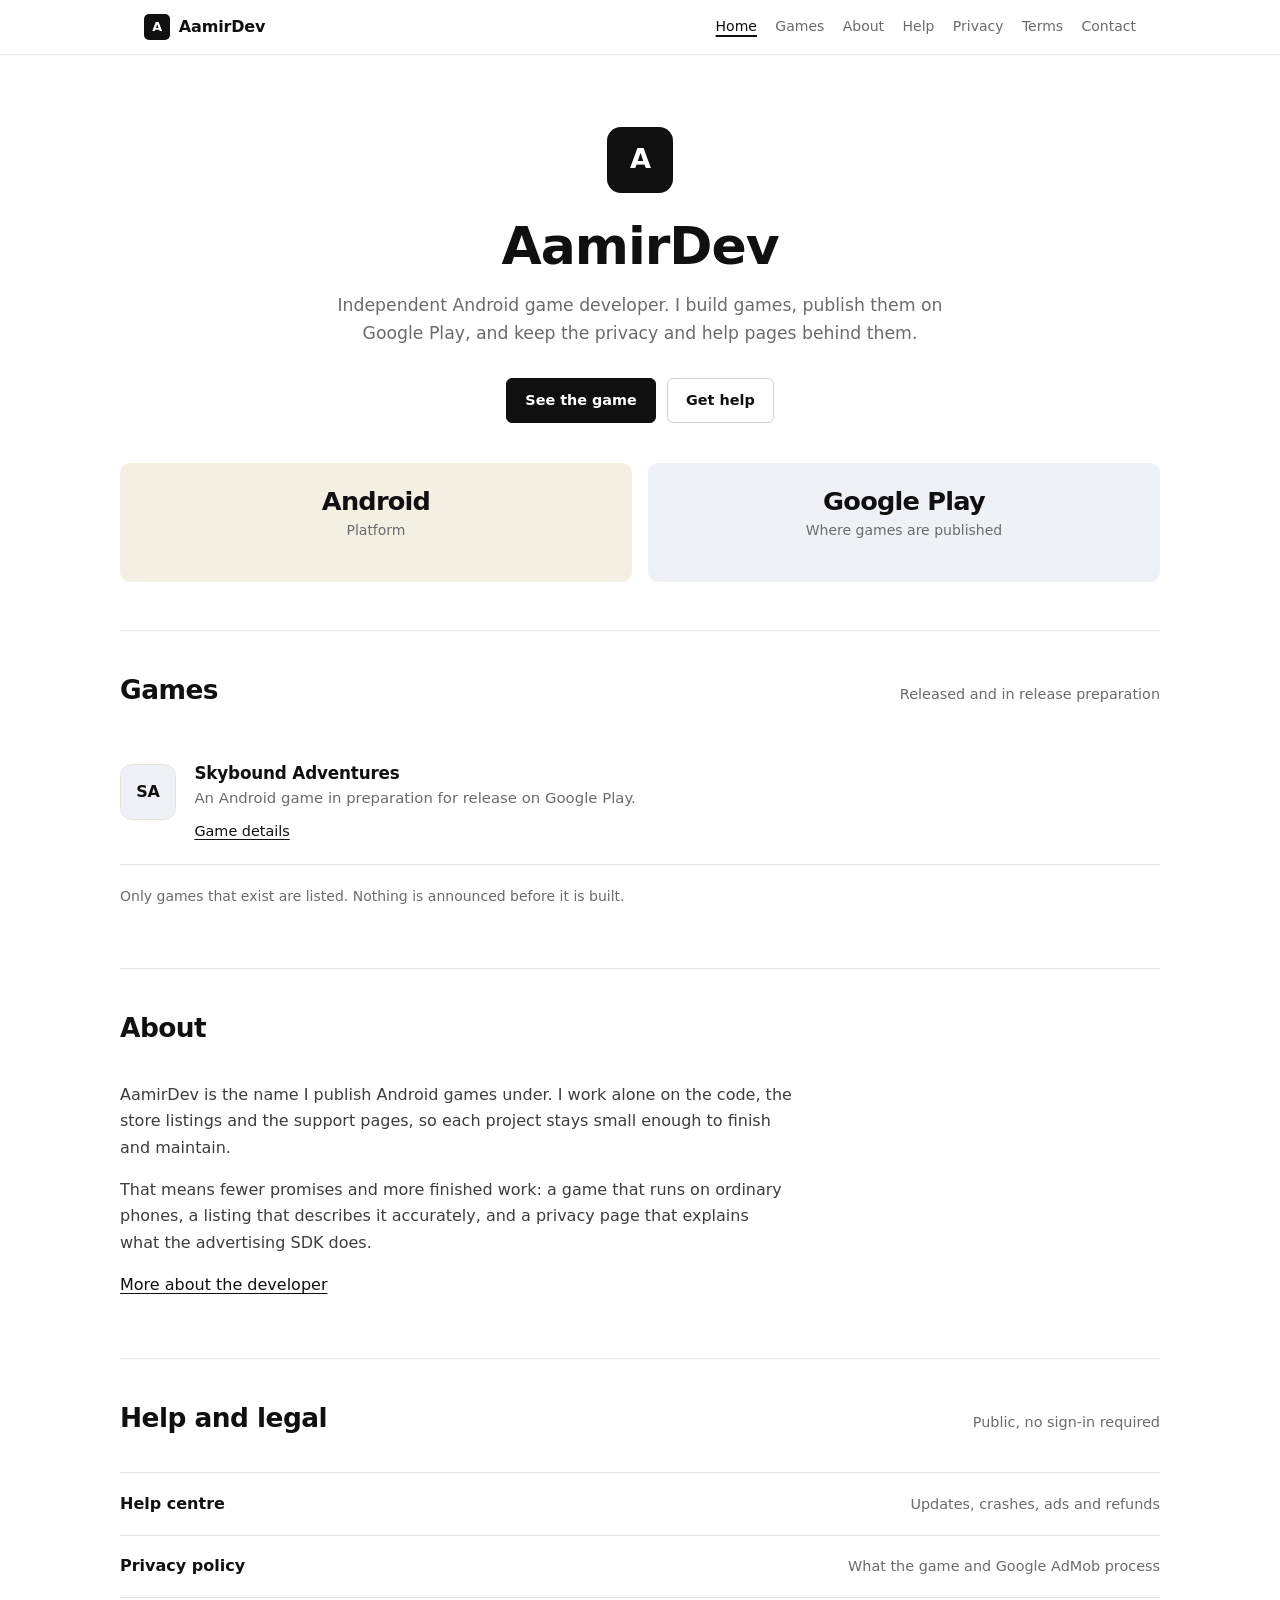
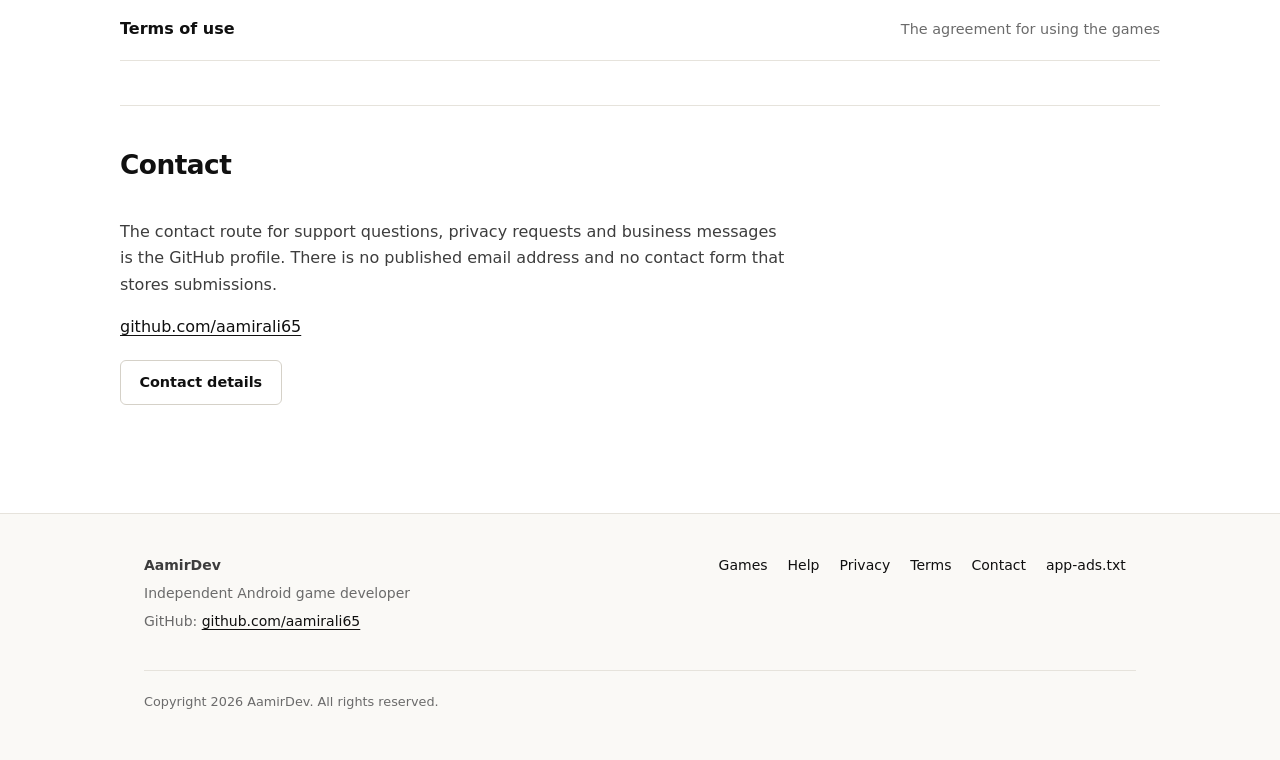
==== commit f83d3698: "Move site to a light editorial theme with help centre, flat tiles and numbered legal pages" ====
--- a/index.html
+++ b/index.html
@@ -3,8 +3,8 @@
 <head>
 <meta charset="utf-8">
 <meta name="viewport" content="width=device-width, initial-scale=1">
-<title>AamirDev - Android game developer</title>
-<meta name="description" content="AamirDev is an independent Android game developer. Games, privacy policy, support and contact details.">
+<title>AamirDev - Android games</title>
+<meta name="description" content="AamirDev is an independent Android game developer. Games, help centre, privacy policy and terms.">
 <link rel="icon" href="favicon.svg" type="image/svg+xml">
 <link rel="stylesheet" href="style.css">
 </head>
@@ -12,72 +12,98 @@
 
 <header class="site-header">
   <div class="header-inner">
-    <a class="brand" href="index.html">AamirDev</a>
+    <a class="brand" href="index.html"><span class="brand-mark" aria-hidden="true">A</span>AamirDev</a>
     <nav class="nav" aria-label="Main">
       <a href="index.html" aria-current="page">Home</a>
+      <a href="games/">Games</a>
       <a href="about.html">About</a>
-      <a href="games/">Games</a>
+      <a href="support/">Help</a>
       <a href="privacy/">Privacy</a>
-      <a href="support/">Support</a>
       <a href="terms/">Terms</a>
       <a href="contact.html">Contact</a>
     </nav>
   </div>
 </header>
 
-<main class="wrap">
-  <section class="hero">
+<main>
+  <section class="wrap hero">
+    <div class="hero-mark" aria-hidden="true">A</div>
     <h1>AamirDev</h1>
-    <p class="lead">Independent Android game developer. I build small, focused mobile games and publish them on the Google Play Store.</p>
+    <p class="lead">Independent Android game developer. I build games, publish them on Google Play, and keep the privacy and help pages behind them.</p>
     <div class="actions">
-      <a class="btn" href="games/">View games</a>
-      <a class="btn btn-secondary" href="privacy/">Privacy policy</a>
+      <a class="btn" href="games/">See the game</a>
+      <a class="btn btn-secondary" href="support/">Get help</a>
     </div>
-  </section>
-
-  <hr class="rule">
-
-  <section>
-    <h2>About</h2>
-    <p>AamirDev is the development name used for my Android game releases. Each game is built in small scope so it can be finished, tested on real devices, and supported after release.</p>
-    <p><a href="about.html">Read more about the developer</a></p>
-  </section>
-
-  <section>
-    <h2>Games</h2>
-    <div class="card-grid">
-      <div class="card">
-        <h3>Skybound Adventures</h3>
-        <p>An Android game currently being prepared for release on Google Play.</p>
-        <a href="games/skybound-adventures.html">Game details</a>
+    <div class="tiles">
+      <div class="tile tile-sand">
+        <p class="value">Android</p>
+        <p class="label">Platform</p>
+      </div>
+      <div class="tile tile-mist">
+        <p class="value">Google Play</p>
+        <p class="label">Where games are published</p>
       </div>
     </div>
   </section>
 
-  <section>
-    <h2>How I work</h2>
-    <ul class="items">
+  <section class="wrap section">
+    <div class="section-head">
+      <h2>Games</h2>
+      <p>Released and in release preparation</p>
+    </div>
+    <div class="app-row">
+      <div class="app-tile" aria-hidden="true">SA</div>
+      <div class="app-body">
+        <h3>Skybound Adventures</h3>
+        <p>An Android game in preparation for release on Google Play.</p>
+        <a href="games/skybound-adventures.html">Game details</a>
+      </div>
+    </div>
+    <p class="section-note" style="margin-top:1.25rem;font-size:0.875rem;color:var(--muted)">Only games that exist are listed. Nothing is announced before it is built.</p>
+  </section>
+
+  <section class="wrap section">
+    <div class="section-head">
+      <h2>About</h2>
+    </div>
+    <div class="prose">
+      <p>AamirDev is the name I publish Android games under. I work alone on the code, the store listings and the support pages, so each project stays small enough to finish and maintain.</p>
+      <p>That means fewer promises and more finished work: a game that runs on ordinary phones, a listing that describes it accurately, and a privacy page that explains what the advertising SDK does.</p>
+      <p><a href="about.html">More about the developer</a></p>
+    </div>
+  </section>
+
+  <section class="wrap section">
+    <div class="section-head">
+      <h2>Help and legal</h2>
+      <p>Public, no sign-in required</p>
+    </div>
+    <ul class="link-list">
       <li>
-        <strong>Privacy policy published before release</strong>
-        <span>Every game has a public policy that explains advertising and data handling before the app is listed.</span>
+        <a href="support/">Help centre</a>
+        <span>Updates, crashes, ads and refunds</span>
       </li>
       <li>
-        <strong>No invented numbers</strong>
-        <span>No download counters, ratings or user quotes are shown here. Store figures live on the Google Play listing.</span>
+        <a href="privacy/">Privacy policy</a>
+        <span>What the game and Google AdMob process</span>
       </li>
       <li>
-        <strong>Small scope, real devices</strong>
-        <span>Games are tested on ordinary Android hardware rather than only emulators.</span>
+        <a href="terms/">Terms of use</a>
+        <span>The agreement for using the games</span>
       </li>
     </ul>
   </section>
 
-  <section>
-    <h2>Contact</h2>
-    <p>Questions about a game, a privacy request, or a support issue can be sent through the contact page or the GitHub profile.</p>
-    <div class="actions">
-      <a class="btn" href="contact.html">Contact</a>
-      <a class="btn btn-secondary" href="support/">Support</a>
+  <section class="wrap section">
+    <div class="section-head">
+      <h2>Contact</h2>
+    </div>
+    <div class="prose">
+      <p>The contact route for support questions, privacy requests and business messages is the GitHub profile. There is no published email address and no contact form that stores submissions.</p>
+      <p><a href="https://github.com/aamirali65">github.com/aamirali65</a></p>
+      <div class="actions" style="justify-content:flex-start;margin-top:1.25rem">
+        <a class="btn btn-secondary" href="contact.html">Contact details</a>
+      </div>
     </div>
   </section>
 </main>
@@ -87,15 +113,13 @@
     <div class="footer-grid">
       <div>
         <p><strong>AamirDev</strong></p>
-        <p>Independent Android game developer</p>
-        <p class="note">GitHub: <a href="https://github.com/aamirali65">github.com/aamirali65</a></p>
+        <p class="footer-meta">Independent Android game developer</p>
+        <p class="footer-meta">GitHub: <a href="https://github.com/aamirali65">github.com/aamirali65</a></p>
       </div>
       <div class="footer-links">
-        <a href="index.html">Home</a>
-        <a href="about.html">About</a>
         <a href="games/">Games</a>
+        <a href="support/">Help</a>
         <a href="privacy/">Privacy</a>
-        <a href="support/">Support</a>
         <a href="terms/">Terms</a>
         <a href="contact.html">Contact</a>
         <a href="app-ads.txt">app-ads.txt</a>
--- a/style.css
+++ b/style.css
@@ -1,16 +1,20 @@
 /*!
- * AamirDev - Android game developer site
- * Neutral dark theme with solid colours only.
+ * AamirDev - Android game developer
+ * Light editorial theme. Flat colours only, no gradients, no animation.
  */
 
 :root {
-    --bg: #0e0e0e;
-    --bg-raised: #171717;
-    --bg-hover: #202020;
-    --line: #2a2a2a;
-    --text: #ededed;
-    --text-dim: #a3a3a3;
-    --text-faint: #737373;
+    --paper: #ffffff;
+    --paper-soft: #faf9f6;
+    --ink: #101010;
+    --ink-soft: #3d3d3d;
+    --muted: #6b6b6b;
+    --line: #e6e3dc;
+    --line-strong: #d5d1c8;
+    --sand: #f4efe3;
+    --mist: #eef2f7;
+    --focus: #1f5fae;
+    --radius: 6px;
 }
 
 * {
@@ -19,268 +23,497 @@
     box-sizing: border-box;
 }
 
+html {
+    -webkit-text-size-adjust: 100%;
+}
+
 body {
     font-family: system-ui, -apple-system, "Segoe UI", Roboto, Helvetica, Arial, sans-serif;
     font-size: 16px;
     line-height: 1.65;
-    color: var(--text);
-    background: var(--bg);
+    color: var(--ink);
+    background: var(--paper);
     -webkit-font-smoothing: antialiased;
 }
 
+img {
+    max-width: 100%;
+    display: block;
+}
+
 a {
-    color: var(--text);
+    color: var(--ink);
     text-decoration: underline;
-    text-underline-offset: 2px;
+    text-underline-offset: 3px;
+    text-decoration-thickness: 1px;
 }
 
 a:hover {
-    color: #ffffff;
+    color: #000000;
+    text-decoration-thickness: 2px;
+}
+
+:focus-visible {
+    outline: 2px solid var(--focus);
+    outline-offset: 3px;
+    border-radius: 3px;
 }
 
 h1, h2, h3 {
-    font-weight: 600;
-    line-height: 1.25;
+    font-weight: 700;
+    line-height: 1.15;
+    letter-spacing: -0.02em;
+    color: var(--ink);
+}
+
+h1 {
+    font-size: clamp(2.1rem, 6vw, 3.25rem);
+    margin-bottom: 0.75rem;
+}
+
+h2 {
+    font-size: clamp(1.35rem, 3vw, 1.65rem);
+    margin-bottom: 0.9rem;
+}
+
+h3 {
+    font-size: 1.05rem;
     letter-spacing: -0.01em;
-}
-
-h1 { font-size: 2rem; margin-bottom: 1rem; }
-h2 { font-size: 1.4rem; margin-bottom: 0.75rem; }
-h3 { font-size: 1.05rem; margin-bottom: 0.5rem; }
-
-p { margin-bottom: 1rem; color: var(--text-dim); }
-p.lead { font-size: 1.1rem; color: var(--text-dim); }
-.note { font-size: 0.875rem; color: var(--text-faint); }
-
-ul, ol { margin: 0 0 1rem 1.25rem; color: var(--text-dim); }
-li { margin-bottom: 0.4rem; }
+    margin-bottom: 0.4rem;
+}
+
+p {
+    margin-bottom: 1rem;
+    color: var(--ink-soft);
+}
+
+p.lead {
+    font-size: 1.08rem;
+    color: var(--muted);
+    max-width: 40rem;
+}
 
 /* Header */
 .site-header {
     position: sticky;
     top: 0;
-    background: var(--bg);
+    z-index: 20;
+    background: var(--paper);
     border-bottom: 1px solid var(--line);
-    z-index: 10;
 }
 
 .header-inner {
-    max-width: 960px;
+    max-width: 1040px;
     margin: 0 auto;
-    padding: 1rem 1.5rem;
+    padding: 0.85rem 1.5rem;
     display: flex;
     flex-wrap: wrap;
     align-items: center;
     justify-content: space-between;
-    gap: 0.75rem;
+    gap: 0.6rem 1rem;
 }
 
 .brand {
-    font-size: 1.125rem;
+    display: inline-flex;
+    align-items: center;
+    gap: 0.55rem;
+    font-size: 1rem;
     font-weight: 700;
-    color: var(--text);
+    letter-spacing: -0.01em;
     text-decoration: none;
-    letter-spacing: 0.01em;
+    color: var(--ink);
+}
+
+.brand-mark {
+    width: 26px;
+    height: 26px;
+    border-radius: 5px;
+    background: var(--ink);
+    color: #ffffff;
+    font-size: 0.8rem;
+    font-weight: 700;
+    display: grid;
+    place-items: center;
 }
 
 .nav {
     display: flex;
     flex-wrap: wrap;
-    gap: 1.25rem;
+    gap: 0.35rem 1.15rem;
 }
 
 .nav a {
     font-size: 0.875rem;
-    color: var(--text-dim);
+    color: var(--muted);
     text-decoration: none;
 }
 
 .nav a:hover,
 .nav a[aria-current="page"] {
-    color: var(--text);
+    color: var(--ink);
+    text-decoration: underline;
+    text-decoration-thickness: 2px;
+    text-underline-offset: 4px;
 }
 
 /* Layout */
 .wrap {
-    max-width: 960px;
+    max-width: 1040px;
     margin: 0 auto;
     padding: 0 1.5rem;
 }
 
 main {
-    padding: 3.5rem 0 4rem;
-}
-
-section + section {
-    margin-top: 3rem;
-}
-
-.rule {
-    height: 1px;
-    background: var(--line);
-    border: 0;
-    margin: 3rem 0;
+    padding-bottom: 4rem;
+}
+
+.section {
+    border-top: 1px solid var(--line);
+    padding: 2.75rem 0;
+}
+
+.section:first-of-type {
+    border-top: 0;
+}
+
+.section-head {
+    display: flex;
+    flex-wrap: wrap;
+    align-items: baseline;
+    justify-content: space-between;
+    gap: 0.5rem 1.5rem;
+    margin-bottom: 1.5rem;
+}
+
+.section-head p {
+    margin: 0;
+    font-size: 0.9rem;
+    color: var(--muted);
 }
 
 /* Hero */
 .hero {
-    padding: 4.5rem 0 2rem;
+    text-align: center;
+    padding: 4.5rem 0 3rem;
+}
+
+.hero-mark {
+    width: 66px;
+    height: 66px;
+    margin: 0 auto 1.5rem;
+    border-radius: 14px;
+    background: var(--ink);
+    color: #ffffff;
+    font-size: 1.7rem;
+    font-weight: 700;
+    display: grid;
+    place-items: center;
+    letter-spacing: -0.03em;
 }
 
 .hero h1 {
-    font-size: 2.25rem;
+    margin-bottom: 0.9rem;
 }
 
 .hero .lead {
-    max-width: 34rem;
-    margin-bottom: 1.75rem;
-}
-
-/* Buttons: plain rectangles */
+    margin: 0 auto 1.9rem;
+    text-align: center;
+}
+
 .actions {
     display: flex;
     flex-wrap: wrap;
-    gap: 0.75rem;
-}
-
+    gap: 0.65rem;
+    justify-content: center;
+}
+
+/* Buttons: rectangles, small radius */
 .btn {
     display: inline-block;
-    padding: 0.65rem 1.1rem;
-    border: 1px solid #3a3a3a;
-    border-radius: 4px;
-    background: var(--bg-raised);
-    color: var(--text);
+    padding: 0.6rem 1.15rem;
+    border: 1px solid var(--ink);
+    border-radius: 6px;
+    background: var(--ink);
+    color: #ffffff;
     font-size: 0.9rem;
-    font-weight: 500;
+    font-weight: 600;
     text-decoration: none;
     cursor: pointer;
 }
 
 .btn:hover {
-    background: var(--bg-hover);
-    border-color: #4a4a4a;
+    background: #000000;
     color: #ffffff;
 }
 
 .btn-secondary {
     background: transparent;
-}
-
-/* Cards */
-.card-grid {
+    color: var(--ink);
+    border-color: var(--line-strong);
+}
+
+.btn-secondary:hover {
+    background: var(--paper-soft);
+    color: var(--ink);
+    border-color: var(--ink);
+}
+
+/* Flat info tiles */
+.tiles {
     display: grid;
-    grid-template-columns: repeat(auto-fill, minmax(260px, 1fr));
+    grid-template-columns: 1fr 1fr;
     gap: 1rem;
-}
-
-.card {
+    margin: 2.5rem 0 0;
+}
+
+.tile {
+    border-radius: 10px;
+    padding: 1.5rem;
+    min-height: 118px;
+    display: flex;
+    flex-direction: column;
+    justify-content: flex-end;
+}
+
+.tile-sand { background: var(--sand); }
+.tile-mist { background: var(--mist); }
+
+.tile .value {
+    font-size: 1.6rem;
+    font-weight: 700;
+    letter-spacing: -0.03em;
+    line-height: 1.1;
+    margin-bottom: 0.25rem;
+}
+
+.tile .label {
+    font-size: 0.875rem;
+    color: var(--muted);
+}
+
+/* App list */
+.app-row {
+    display: flex;
+    gap: 1.15rem;
+    align-items: flex-start;
+    padding: 1.25rem 0;
+    border-bottom: 1px solid var(--line);
+}
+
+.app-row:first-of-type {
+    border-top: 1px solid var(--line);
+}
+
+.app-tile {
+    flex: 0 0 auto;
+    width: 56px;
+    height: 56px;
+    border-radius: 12px;
+    background: var(--mist);
     border: 1px solid var(--line);
-    border-radius: 6px;
-    background: var(--bg-raised);
-    padding: 1.25rem;
-}
-
-.card h3 {
-    margin-bottom: 0.35rem;
-}
-
-.card p {
+    display: grid;
+    place-items: center;
+    font-weight: 700;
+    font-size: 1rem;
+    letter-spacing: -0.02em;
+    color: var(--ink);
+}
+
+.app-body h3 {
+    margin-bottom: 0.15rem;
+}
+
+.app-body p {
+    margin-bottom: 0.45rem;
+    font-size: 0.93rem;
+    color: var(--muted);
+}
+
+.app-body a {
     font-size: 0.9rem;
-    margin-bottom: 0.9rem;
-}
-
-.card a {
-    font-size: 0.875rem;
-}
-
-/* Plain item list */
-.items {
+}
+
+/* Link list */
+.link-list {
     list-style: none;
     margin: 0;
     border-top: 1px solid var(--line);
 }
 
-.items li {
-    margin: 0;
-    padding: 1rem 0;
+.link-list li {
     border-bottom: 1px solid var(--line);
-}
-
-.items strong {
-    display: block;
-    color: var(--text);
+    padding: 1.1rem 0;
+    display: flex;
+    flex-wrap: wrap;
+    align-items: baseline;
+    justify-content: space-between;
+    gap: 0.35rem 1.5rem;
+}
+
+.link-list a {
     font-weight: 600;
-}
-
-.items span {
+    text-decoration: none;
+}
+
+.link-list a:hover {
+    text-decoration: underline;
+}
+
+.link-list span {
     font-size: 0.9rem;
-}
-
-/* Game page */
-.meta {
+    color: var(--muted);
+}
+
+/* Prose */
+.prose {
+    max-width: 42rem;
+}
+
+.prose h3 {
+    margin-top: 1.75rem;
+}
+
+.prose ul {
+    margin: 0 0 1.25rem 1.15rem;
+    color: var(--ink-soft);
+}
+
+.prose li {
+    margin-bottom: 0.45rem;
+}
+
+.prose li::marker {
+    color: var(--line-strong);
+}
+
+/* Legal documents */
+.legal {
+    max-width: 46rem;
+    margin: 0 auto;
+    padding-top: 2.5rem;
+}
+
+.legal h1 {
+    font-size: clamp(1.75rem, 4vw, 2.25rem);
+    margin-bottom: 0.5rem;
+}
+
+.updated {
     font-size: 0.875rem;
-    color: var(--text-faint);
-    margin-bottom: 1.5rem;
-}
-
-/* Legal pages */
-.legal {
-    max-width: 44rem;
-}
-
-.legal h1 {
-    font-size: 1.75rem;
+    color: var(--muted);
+    padding-bottom: 1.5rem;
+    border-bottom: 1px solid var(--line);
+    margin-bottom: 2rem;
 }
 
 .legal h2 {
-    font-size: 1.15rem;
-    margin-top: 2rem;
+    font-size: 1.2rem;
+    margin: 2.25rem 0 0.75rem;
+    letter-spacing: -0.01em;
+}
+
+.legal h3 {
+    font-size: 1rem;
+    margin: 1.5rem 0 0.5rem;
 }
 
 .legal p,
 .legal li {
+    font-size: 0.97rem;
+}
+
+.legal ul {
+    margin: 0 0 1.25rem 1.15rem;
+}
+
+.legal li {
+    margin-bottom: 0.45rem;
+}
+
+.legal a {
+    word-break: break-word;
+}
+
+/* Help center */
+.help-intro {
+    max-width: 42rem;
+    padding: 2.5rem 0 0.5rem;
+}
+
+.faq {
+    max-width: 46rem;
+    border-top: 1px solid var(--line);
+    margin-top: 2rem;
+}
+
+.faq-item {
+    border-bottom: 1px solid var(--line);
+    padding: 1.5rem 0;
+}
+
+.faq-item h2 {
+    font-size: 1.05rem;
+    letter-spacing: -0.01em;
+    margin-bottom: 0.6rem;
+}
+
+.faq-item p,
+.faq-item li {
     font-size: 0.95rem;
 }
 
-.updated {
-    font-size: 0.85rem;
-    color: var(--text-faint);
-    margin-bottom: 2rem;
+.faq-item ol,
+.faq-item ul {
+    margin: 0.5rem 0 0.75rem 1.2rem;
+    color: var(--ink-soft);
+}
+
+.faq-item li {
+    margin-bottom: 0.3rem;
+}
+
+.faq-item p:last-child,
+.faq-item ol:last-child,
+.faq-item ul:last-child {
+    margin-bottom: 0;
 }
 
 /* Footer */
 .site-footer {
     border-top: 1px solid var(--line);
+    background: var(--paper-soft);
     padding: 2.5rem 0 2rem;
-    background: var(--bg);
 }
 
 .footer-grid {
     display: grid;
-    grid-template-columns: 1.4fr 1fr;
+    grid-template-columns: 1.3fr 1fr;
     gap: 2rem;
-    align-items: start;
 }
 
 .footer-grid p {
     font-size: 0.875rem;
-    margin-bottom: 0.4rem;
+    margin-bottom: 0.3rem;
+}
+
+.footer-meta {
+    color: var(--muted);
 }
 
 .footer-links {
     display: flex;
     flex-wrap: wrap;
-    gap: 0.5rem 1.25rem;
+    gap: 0.45rem 1.25rem;
     font-size: 0.875rem;
 }
 
 .footer-links a {
-    color: var(--text-dim);
+    color: var(--ink);
     text-decoration: none;
 }
 
 .footer-links a:hover {
-    color: var(--text);
+    text-decoration: underline;
 }
 
 .footer-bottom {
@@ -288,11 +521,39 @@
     padding-top: 1.25rem;
     border-top: 1px solid var(--line);
     font-size: 0.8rem;
-    color: var(--text-faint);
+    color: var(--muted);
 }
 
 @media (max-width: 640px) {
-    .hero h1 { font-size: 1.75rem; }
-    .footer-grid { grid-template-columns: 1fr; }
-    main { padding-top: 2rem; }
-}
+    .hero {
+        padding: 3rem 0 2.25rem;
+    }
+
+    .tiles {
+        grid-template-columns: 1fr;
+    }
+
+    .footer-grid {
+        grid-template-columns: 1fr;
+        gap: 1.5rem;
+    }
+
+    .app-row {
+        gap: 1rem;
+    }
+
+    .section {
+        padding: 2rem 0;
+    }
+}
+
+@media (prefers-reduced-motion: reduce) {
+    * {
+        animation: none !important;
+        transition: none !important;
+        scroll-behavior: auto !important;
+    }
+}
+
+/* Tile value contrast */
+.tile .value { color: var(--ink); }
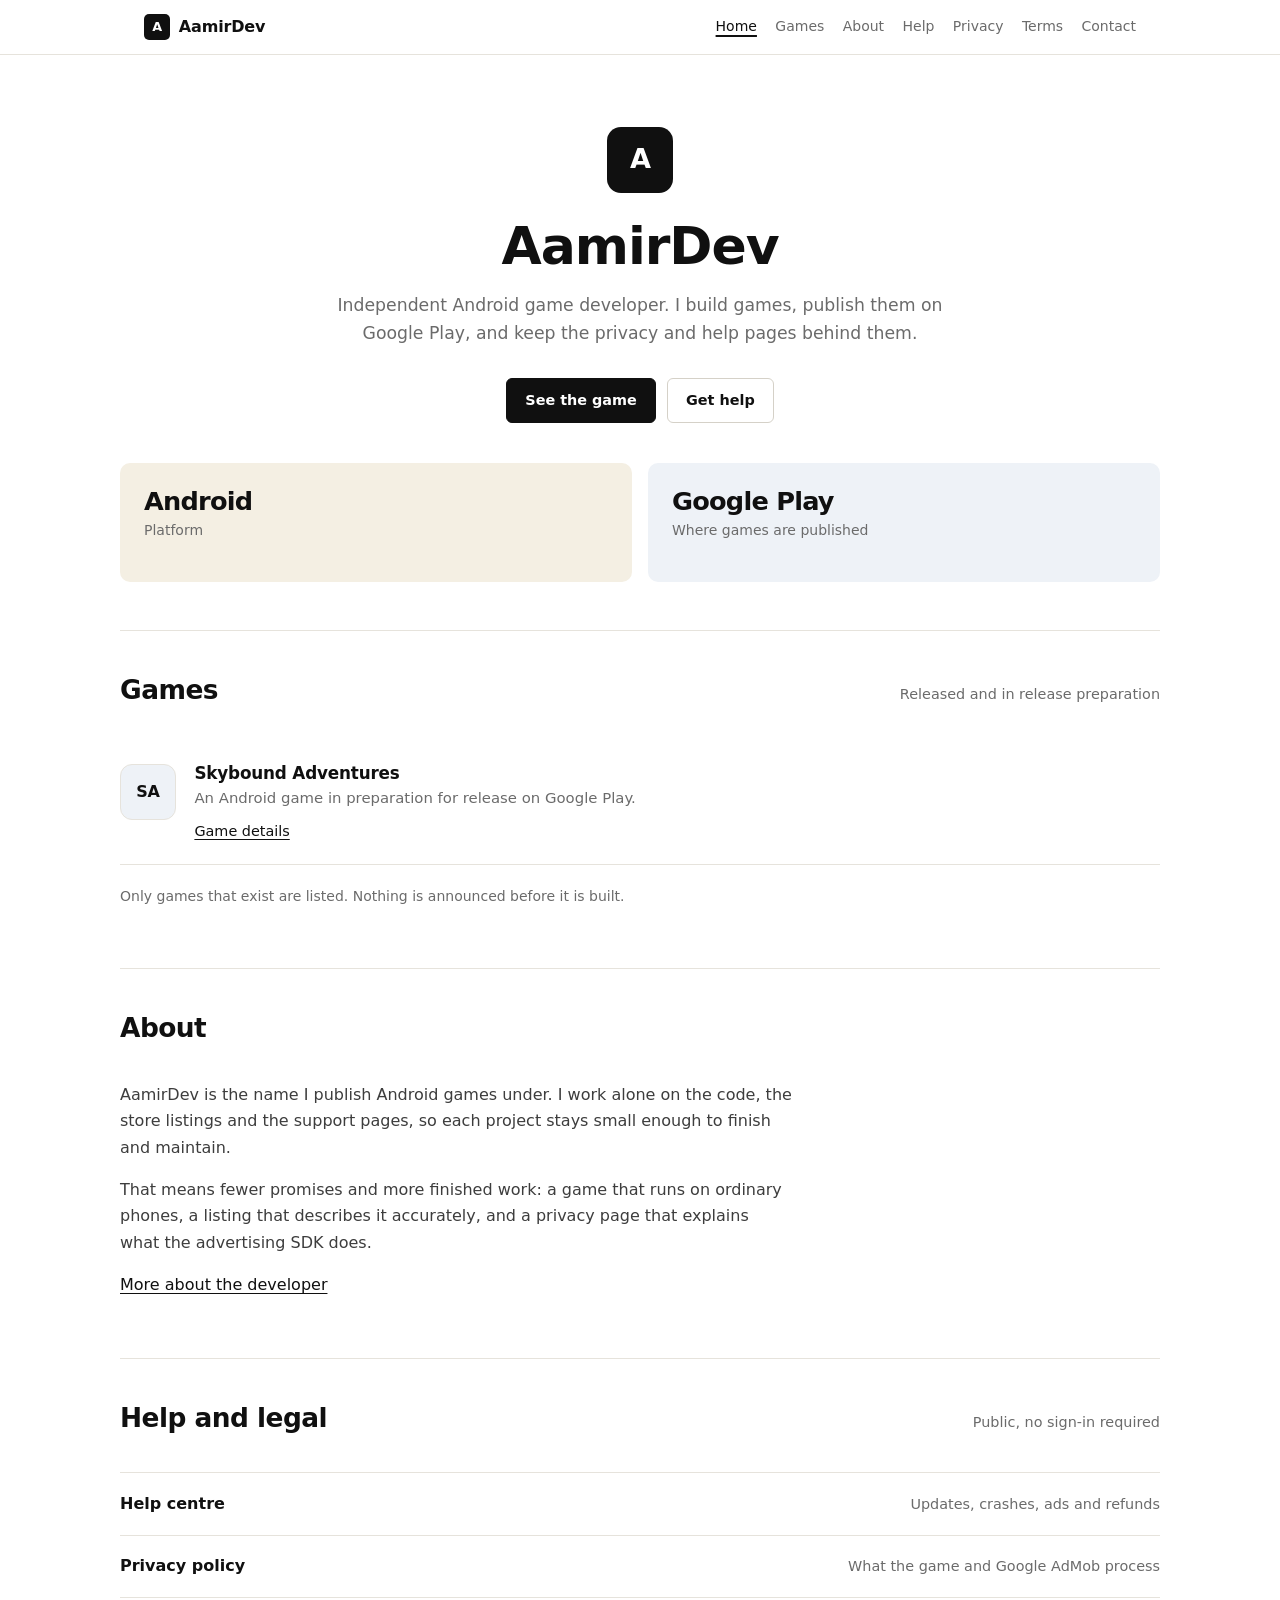
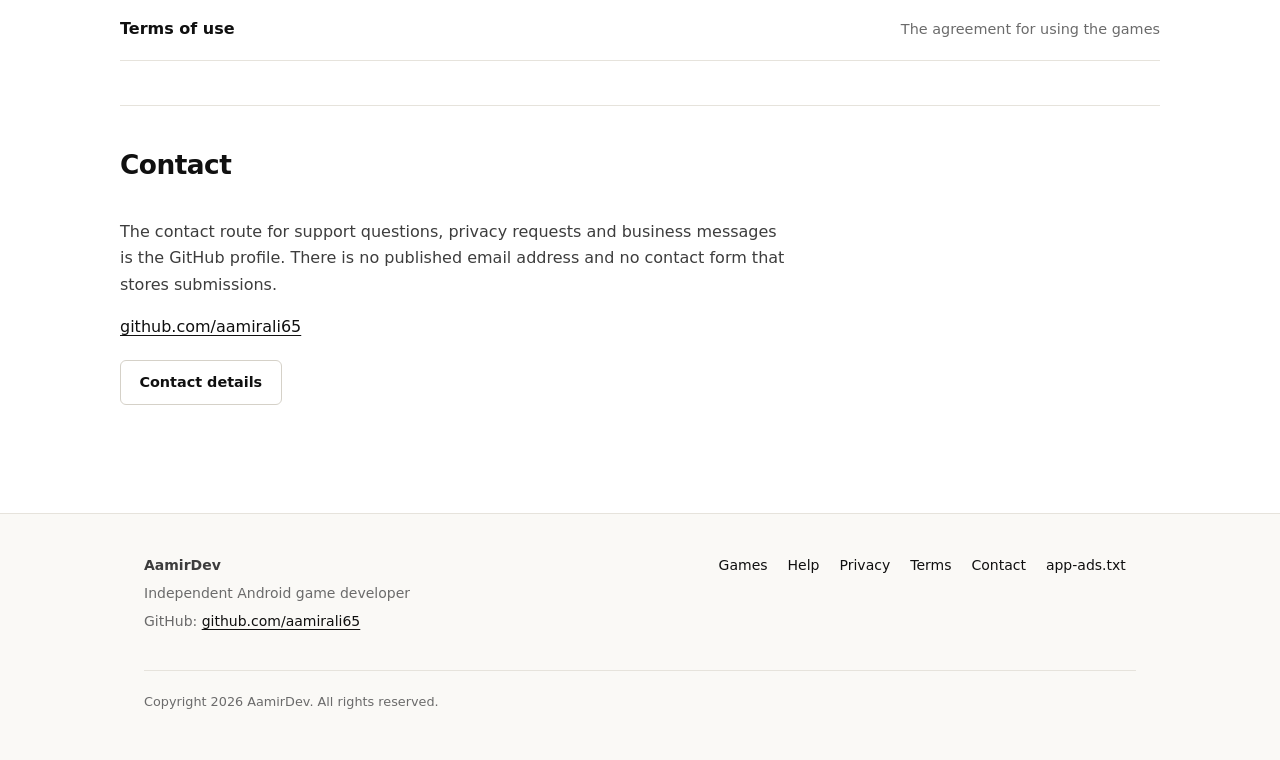
==== commit 46748bd2: "Version the stylesheet link so theme changes are not served stale" ====
--- a/index.html
+++ b/index.html
@@ -6,7 +6,7 @@
 <title>AamirDev - Android games</title>
 <meta name="description" content="AamirDev is an independent Android game developer. Games, help centre, privacy policy and terms.">
 <link rel="icon" href="favicon.svg" type="image/svg+xml">
-<link rel="stylesheet" href="style.css">
+<link rel="stylesheet" href="style.css?v=2">
 </head>
 <body>
 
--- a/style.css
+++ b/style.css
@@ -1,6 +1,6 @@
 /*!
  * AamirDev - Android game developer
- * Light editorial theme. Flat colours only, no gradients, no animation.
+ * Light editorial theme. Flat colours only, no animation.
  */
 
 :root {
@@ -557,3 +557,13 @@
 
 /* Tile value contrast */
 .tile .value { color: var(--ink); }
+
+/* Tiles align left inside the centred hero */
+.tile { text-align: left; }
+
+/* Keep the nav on one line on small phones */
+@media (max-width: 700px) {
+    .header-inner { padding: 0.75rem 1.25rem; }
+    .nav { gap: 0.3rem 0.85rem; }
+    .nav a { font-size: 0.8rem; }
+}
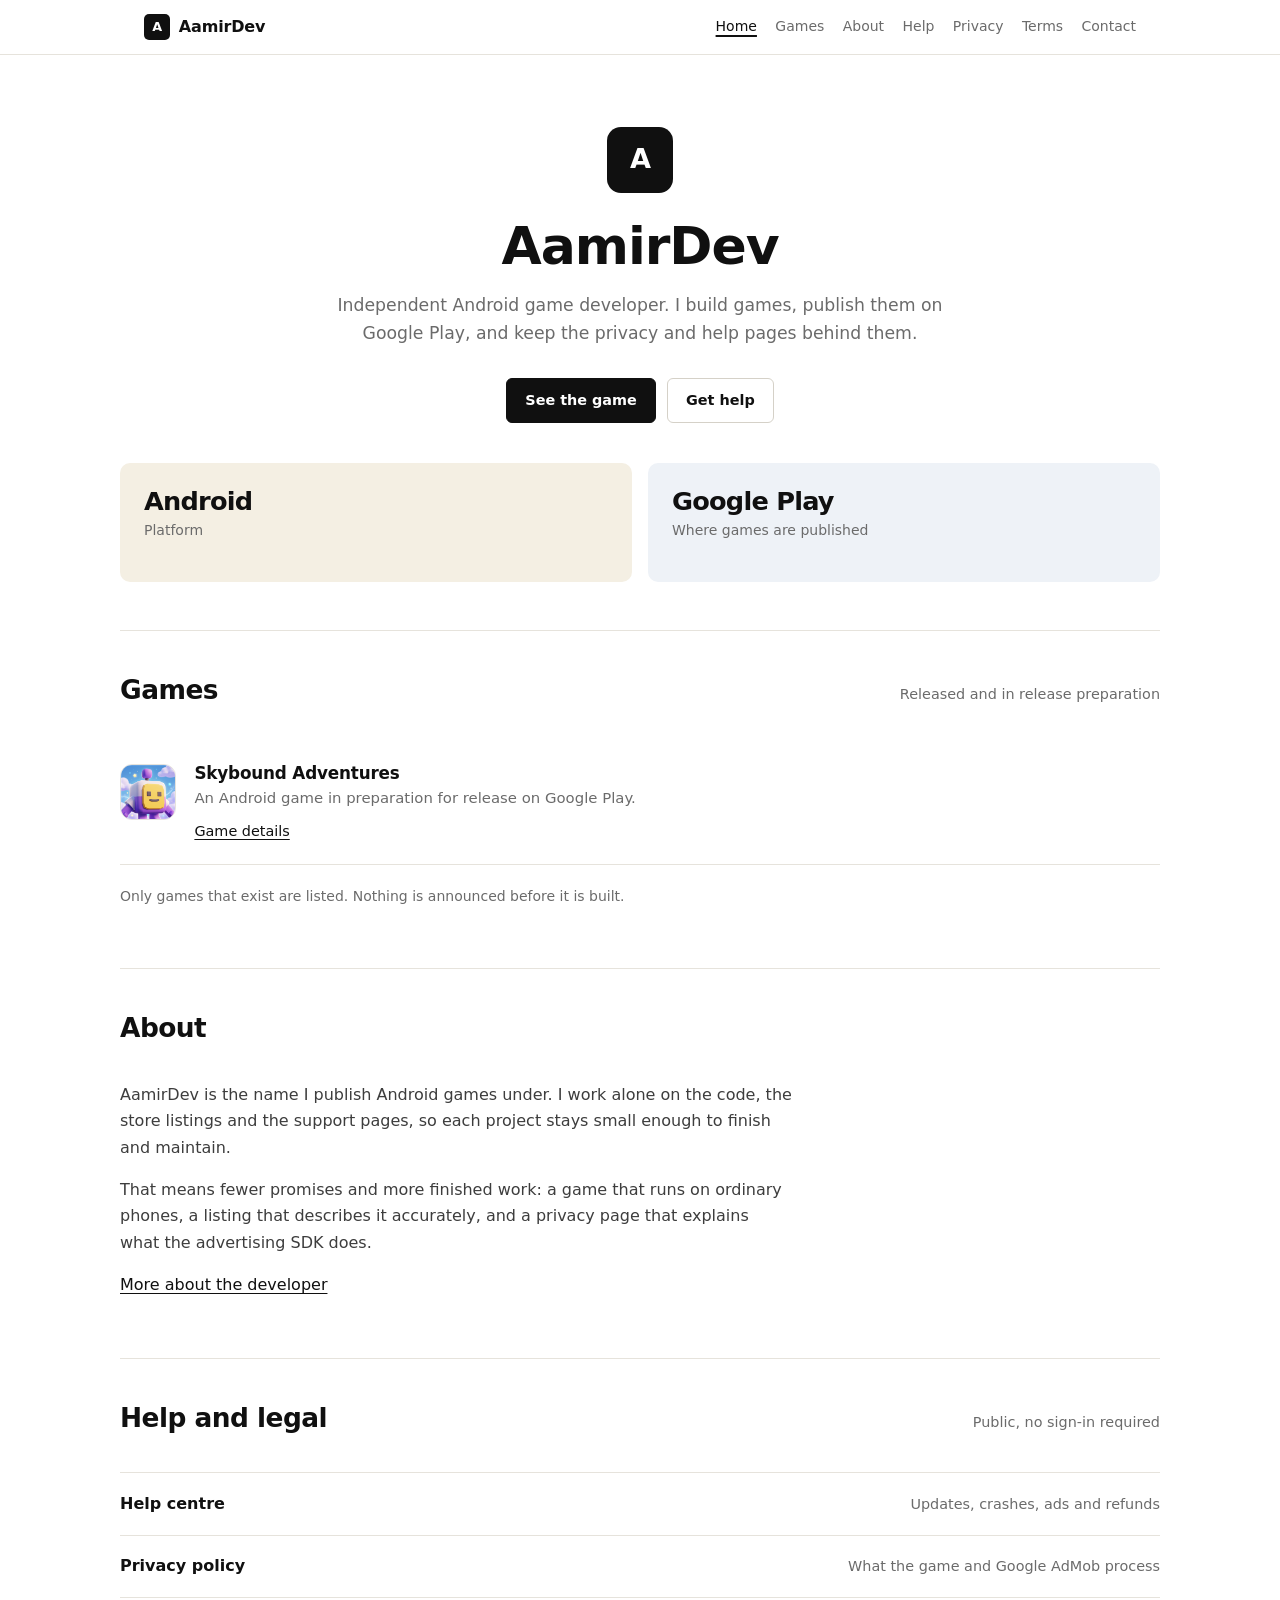
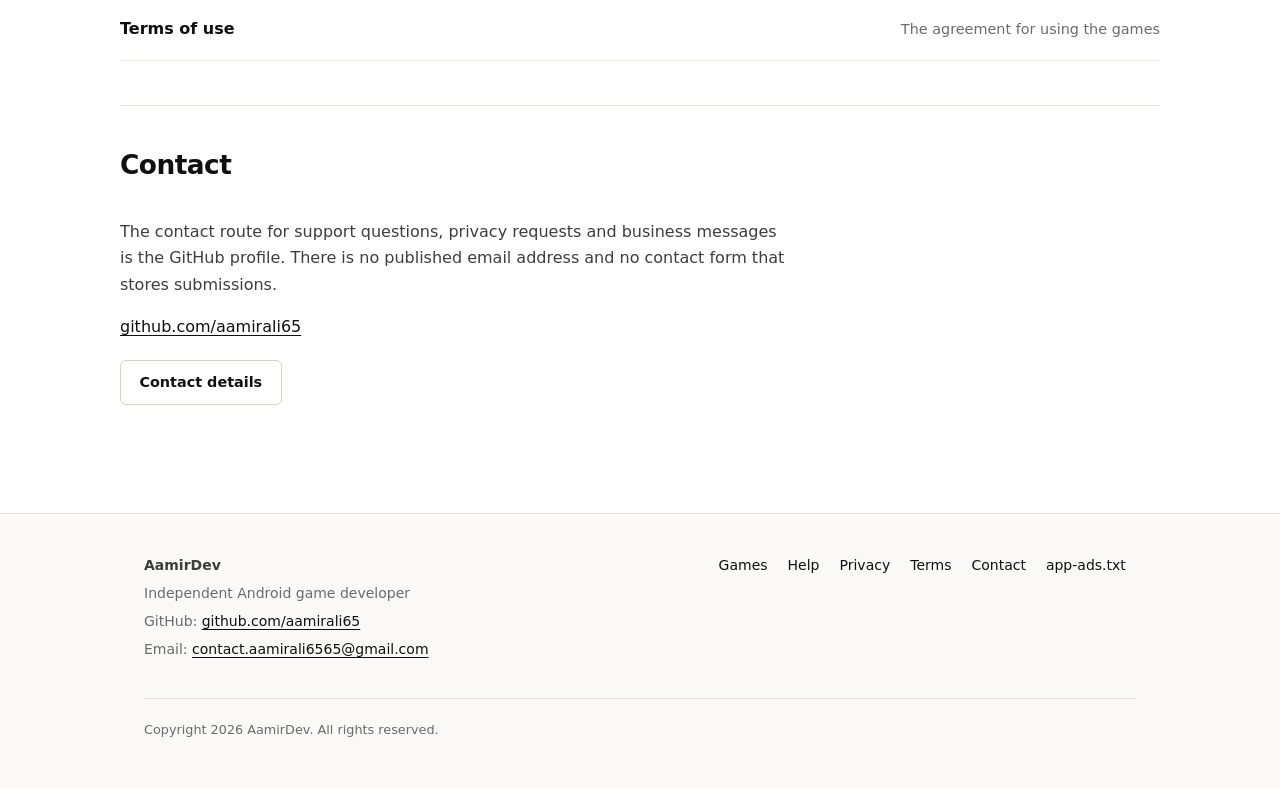
==== commit 2aa863df: "Use the Skybound Adventures icon and add the public contact email across the site" ====
--- a/index.html
+++ b/index.html
@@ -52,7 +52,7 @@
       <p>Released and in release preparation</p>
     </div>
     <div class="app-row">
-      <div class="app-tile" aria-hidden="true">SA</div>
+      <img class="app-icon" src="assets/skybound_icon-192.png" alt="" width="56" height="56">
       <div class="app-body">
         <h3>Skybound Adventures</h3>
         <p>An Android game in preparation for release on Google Play.</p>
@@ -115,6 +115,7 @@
         <p><strong>AamirDev</strong></p>
         <p class="footer-meta">Independent Android game developer</p>
         <p class="footer-meta">GitHub: <a href="https://github.com/aamirali65">github.com/aamirali65</a></p>
+        <p class="footer-meta">Email: <a href="mailto:contact.aamirali6565@gmail.com">contact.aamirali6565@gmail.com</a></p>
       </div>
       <div class="footer-links">
         <a href="games/">Games</a>
--- a/style.css
+++ b/style.css
@@ -567,3 +567,7 @@
     .nav { gap: 0.3rem 0.85rem; }
     .nav a { font-size: 0.8rem; }
 }
+
+/* Game icon images */
+.app-icon { width: 56px; height: 56px; border-radius: 12px; border: 1px solid var(--line); object-fit: cover; flex: 0 0 auto; }
+.game-icon-lg { width: 84px; height: 84px; border-radius: 18px; border: 1px solid var(--line); margin-bottom: 1.25rem; }
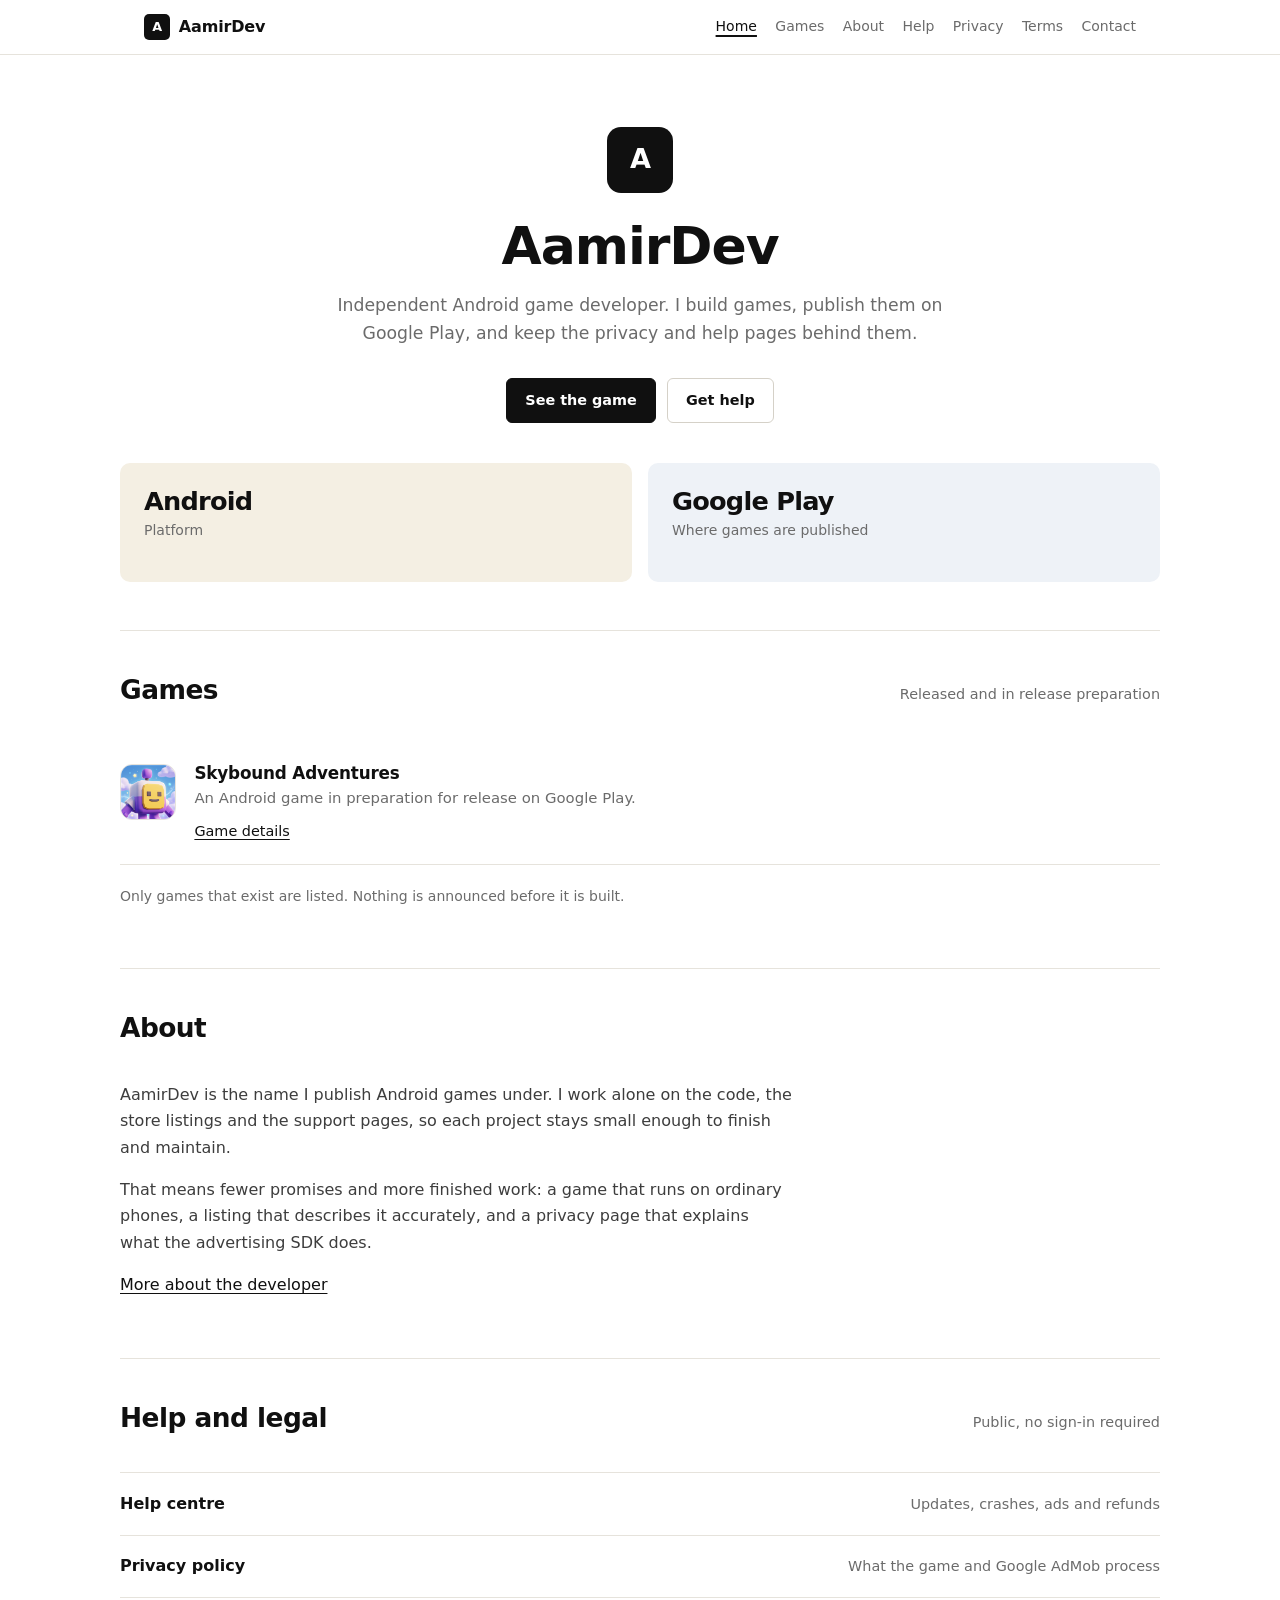
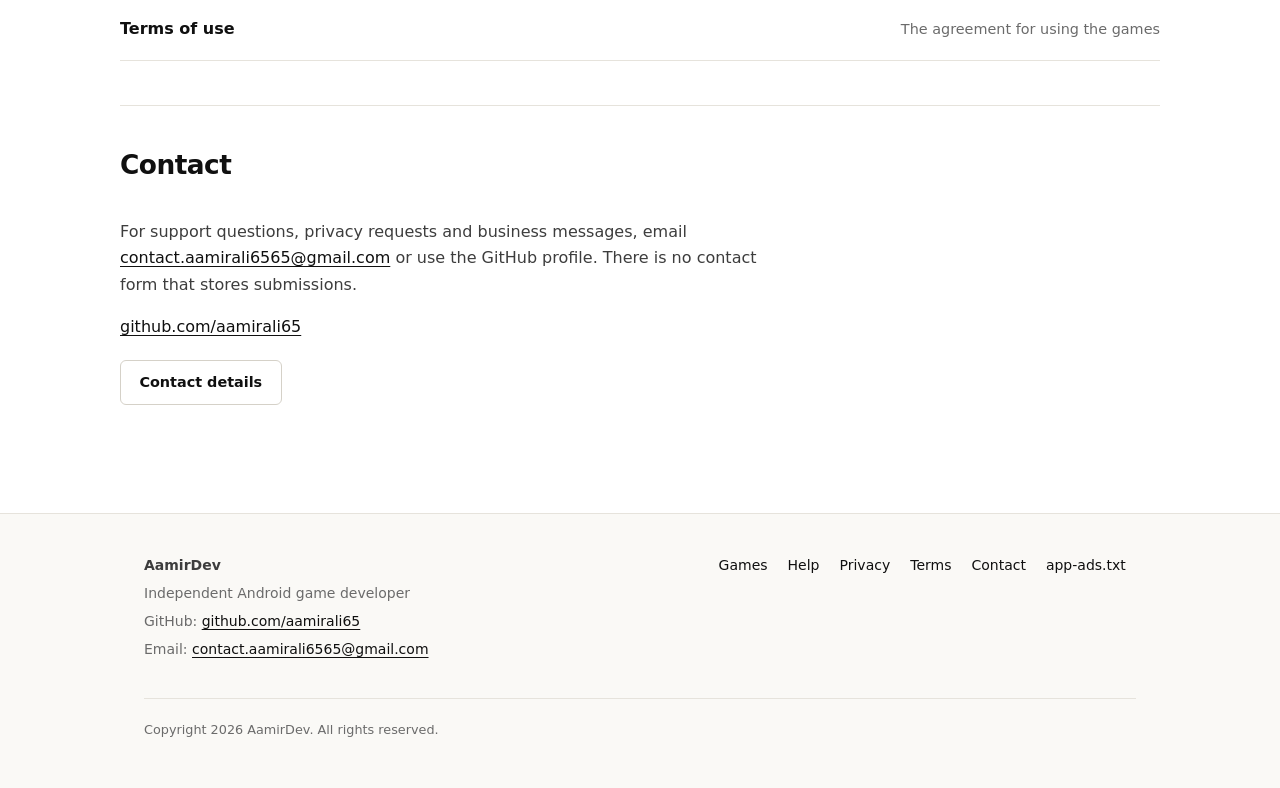
==== commit fa079951: "Correct homepage contact copy to include the email address" ====
--- a/index.html
+++ b/index.html
@@ -99,7 +99,7 @@
       <h2>Contact</h2>
     </div>
     <div class="prose">
-      <p>The contact route for support questions, privacy requests and business messages is the GitHub profile. There is no published email address and no contact form that stores submissions.</p>
+      <p>For support questions, privacy requests and business messages, email <a href="mailto:contact.aamirali6565@gmail.com">contact.aamirali6565@gmail.com</a> or use the GitHub profile. There is no contact form that stores submissions.</p>
       <p><a href="https://github.com/aamirali65">github.com/aamirali65</a></p>
       <div class="actions" style="justify-content:flex-start;margin-top:1.25rem">
         <a class="btn btn-secondary" href="contact.html">Contact details</a>
